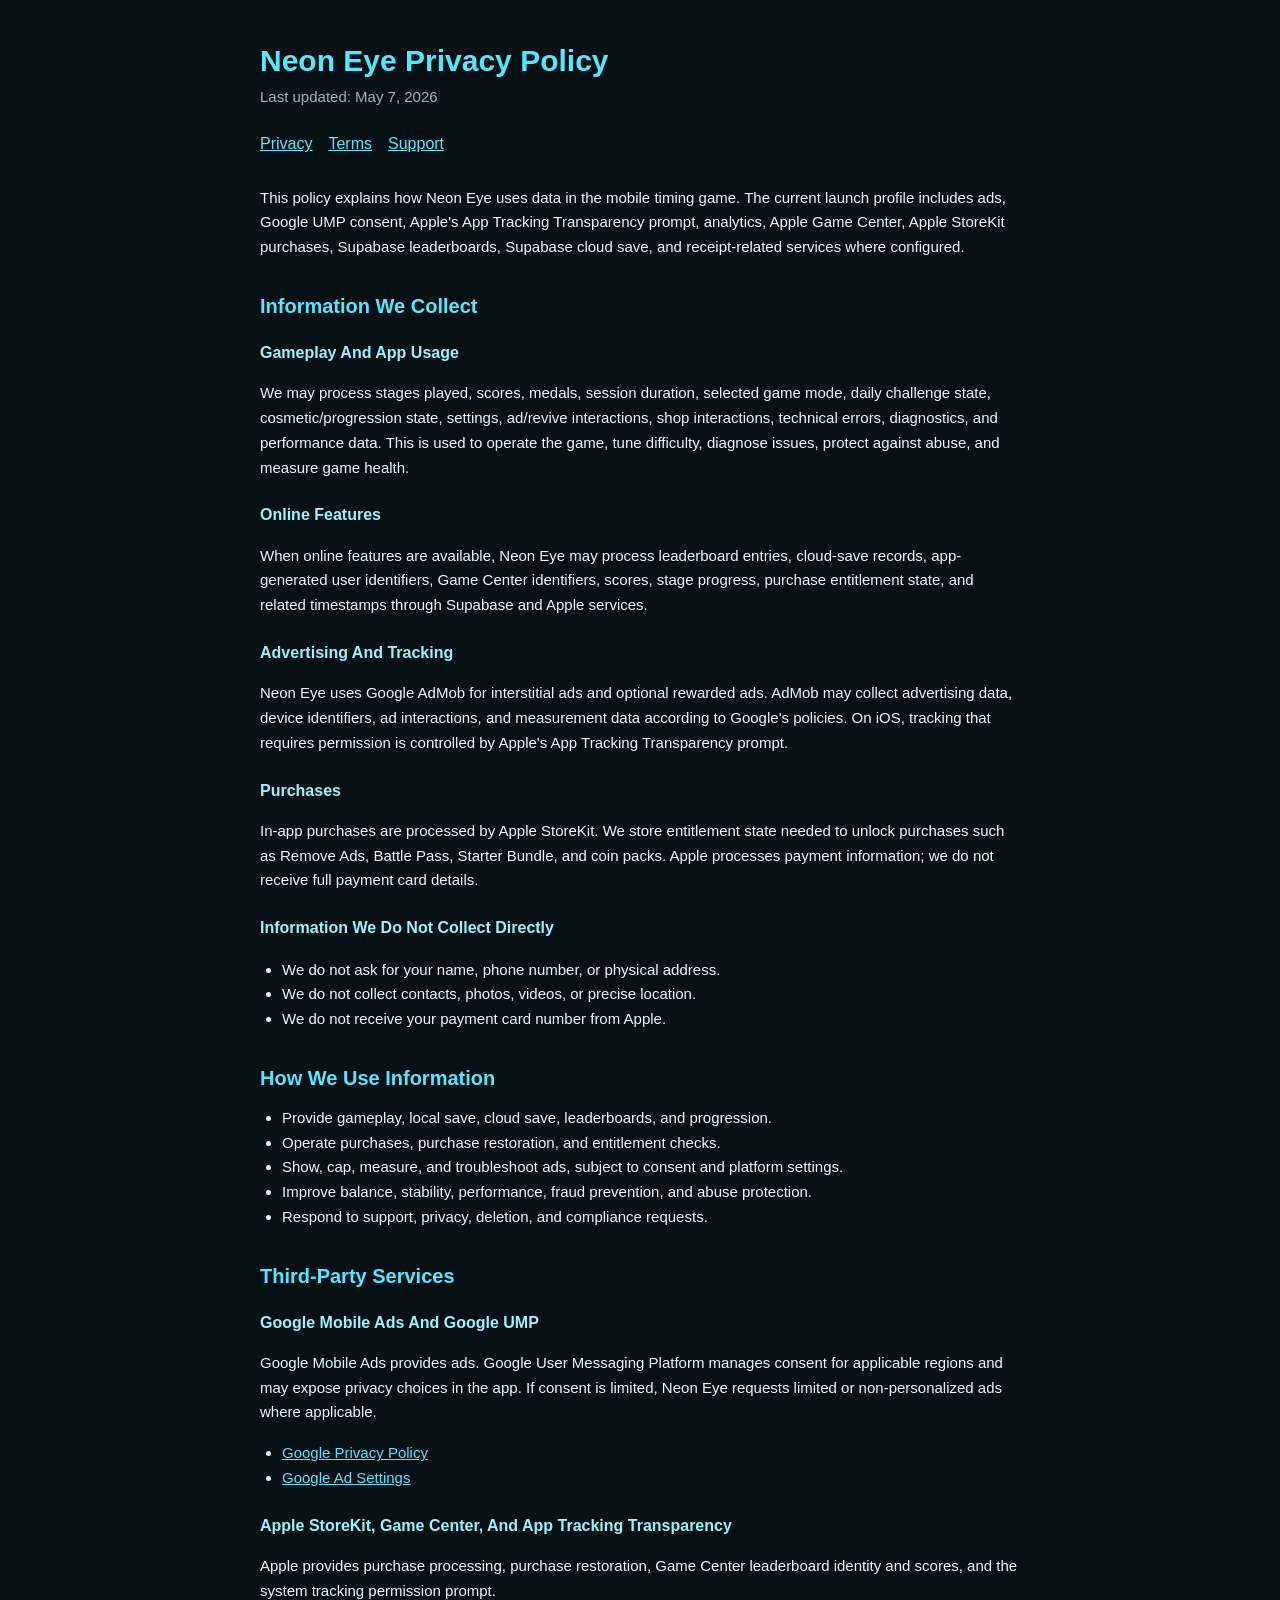
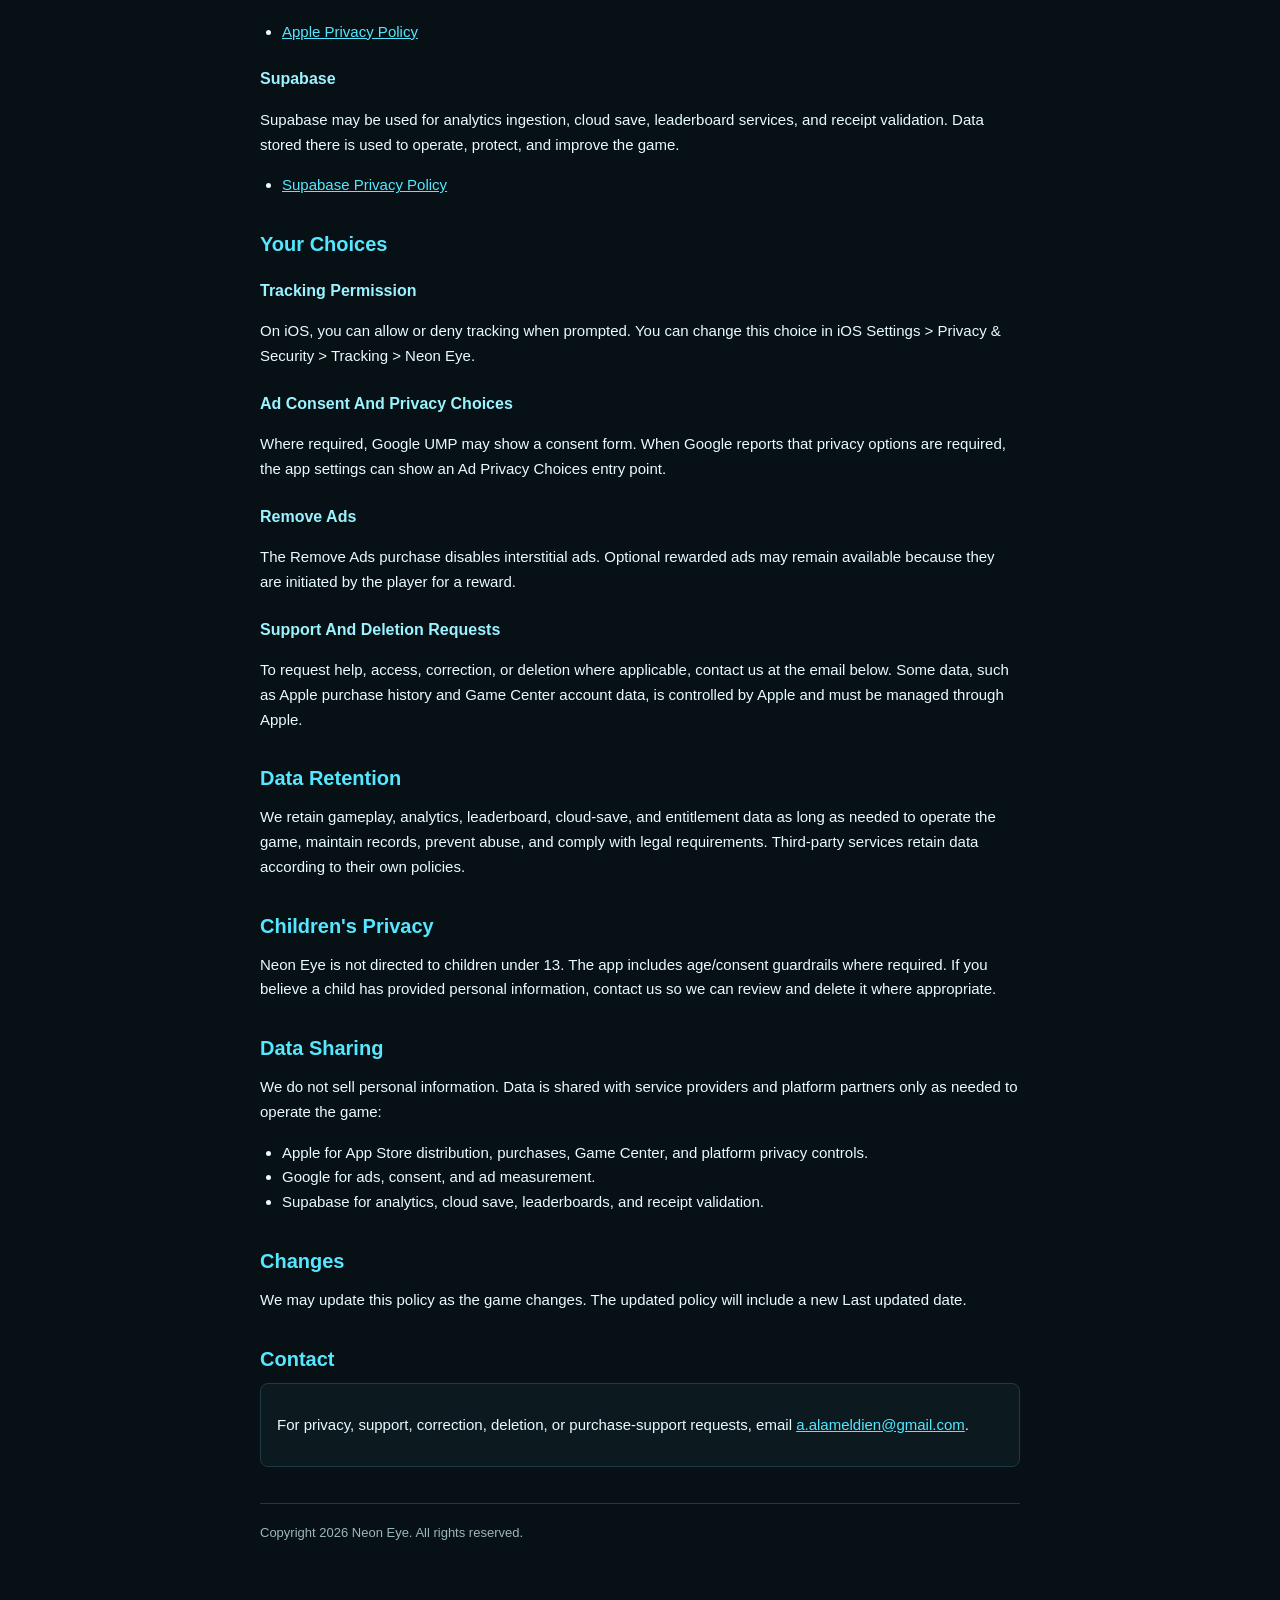
==== privacy/index.html @ 4ace075c "Add privacy redirect page" ====
<!doctype html>
<html lang="en">
  <head>
    <meta charset="utf-8" />
    <meta name="viewport" content="width=device-width, initial-scale=1" />
    <meta http-equiv="refresh" content="0; url=../" />
    <link rel="canonical" href="../" />
    <title>Neon Eye Privacy Policy</title>
    <style>
      body { margin: 0; font-family: -apple-system, BlinkMacSystemFont, "Segoe UI", sans-serif; line-height: 1.55; color: #e8fbff; background: #071014; }
      main { max-width: 760px; margin: 0 auto; padding: 48px 20px; }
      a { color: #55e7ff; }
    </style>
  </head>
  <body>
    <main>
      <h1>Neon Eye Privacy Policy</h1>
      <p><a href="../">Open the Neon Eye Privacy Policy</a>.</p>
    </main>
  </body>
</html>
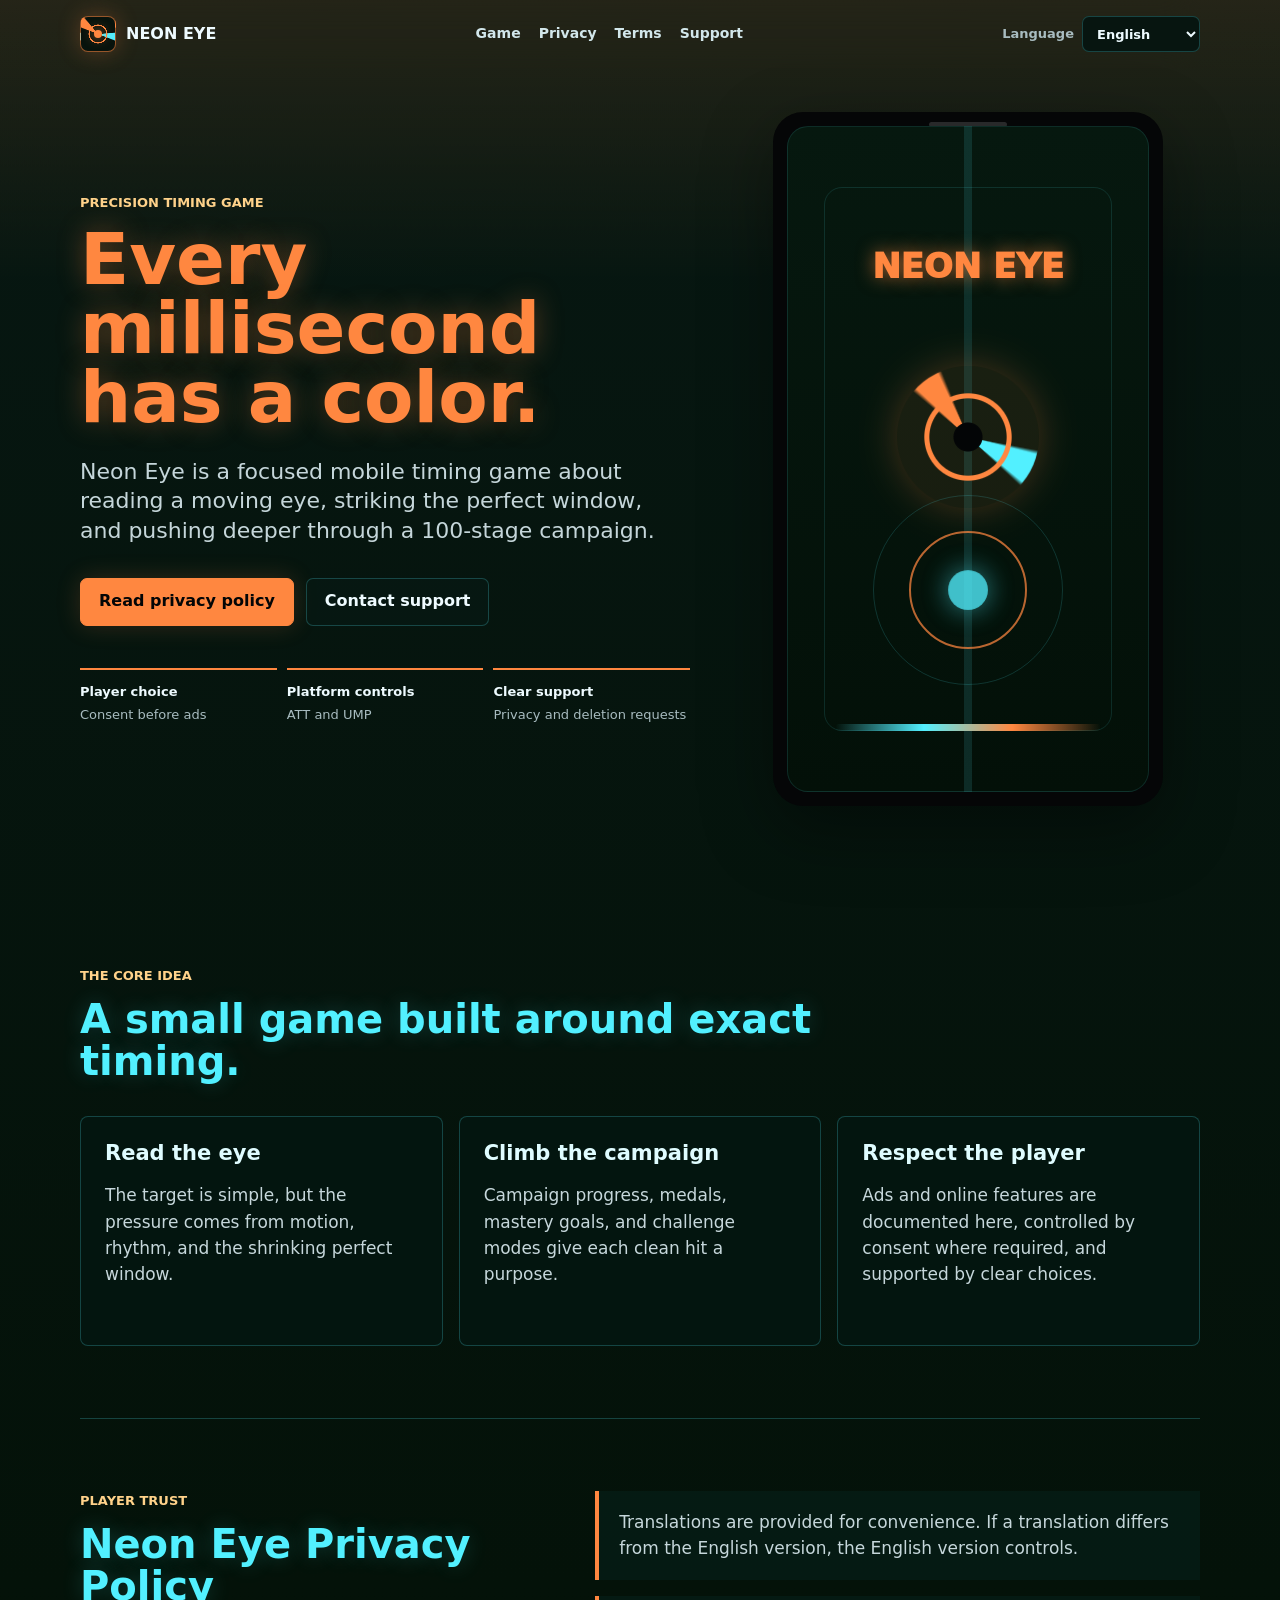
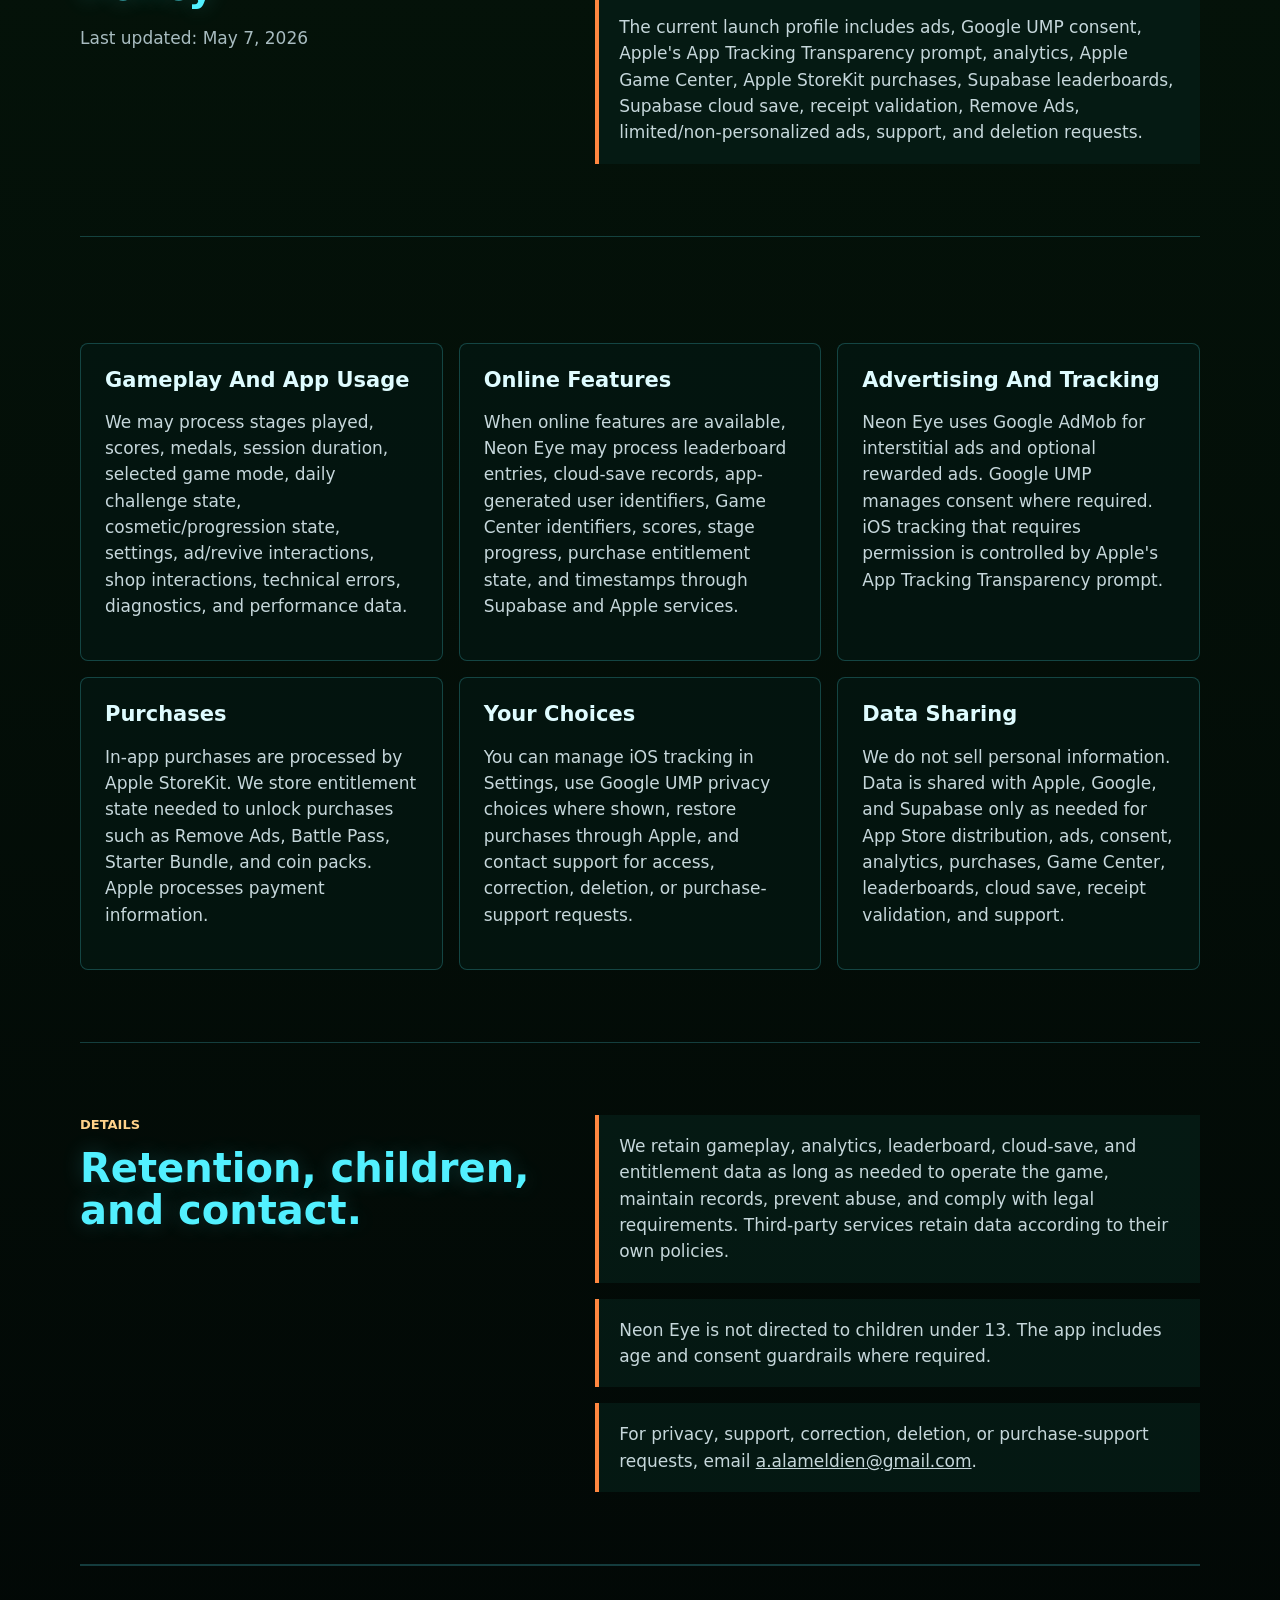
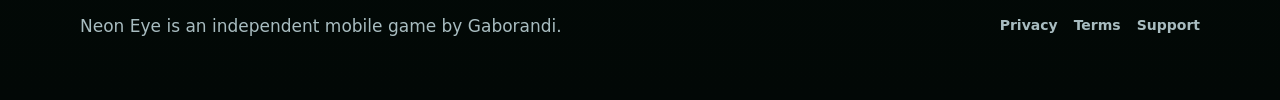
==== commit 43cb754a: "Update privacy redirect route" ====
--- a/privacy/index.html
+++ b/privacy/index.html
@@ -6,17 +6,14 @@
     <meta http-equiv="refresh" content="0; url=../" />
     <link rel="canonical" href="../" />
     <title>Neon Eye Privacy Policy</title>
-    <style>
-      body { margin: 0; font-family: -apple-system, BlinkMacSystemFont, "Segoe UI", sans-serif; line-height: 1.55; color: #e8fbff; background: #071014; }
-      main { max-width: 760px; margin: 0 auto; padding: 48px 20px; }
-      a { color: #55e7ff; }
-    </style>
+    <link rel="stylesheet" href="../assets/site.css" />
   </head>
   <body>
-    <main>
-      <h1>Neon Eye Privacy Policy</h1>
-      <p><a href="../">Open the Neon Eye Privacy Policy</a>.</p>
+    <main class="site">
+      <section class="panel">
+        <h1>Neon Eye Privacy Policy</h1>
+        <p><a href="../">Open the Neon Eye Privacy Policy</a>.</p>
+      </section>
     </main>
   </body>
 </html>
- 
--- a/assets/site.css
+++ b/assets/site.css
@@ -0,0 +1,685 @@
+:root {
+  color-scheme: dark;
+  --ink: #eefbff;
+  --field: #041209;
+  --field-soft: #071a12;
+  --field-deep: #020806;
+  --panel: rgba(4, 22, 16, 0.88);
+  --panel-soft: rgba(6, 30, 23, 0.76);
+  --line: rgba(82, 240, 255, 0.22);
+  --line-hot: rgba(255, 135, 64, 0.58);
+  --muted: #a8bcc0;
+  --cyan: #52f0ff;
+  --orange: #ff8740;
+  --gold: #ffd28a;
+  --black: #030506;
+  --shadow: 0 24px 70px rgba(0, 0, 0, 0.38);
+}
+
+* {
+  box-sizing: border-box;
+}
+
+html {
+  background: var(--field);
+  scroll-behavior: smooth;
+}
+
+body {
+  margin: 0;
+  color: var(--ink);
+  background:
+    linear-gradient(180deg, rgba(255, 135, 64, 0.12) 0, transparent 280px),
+    linear-gradient(180deg, #071712 0, var(--field) 48%, var(--field-deep) 100%);
+  font-family: -apple-system, BlinkMacSystemFont, "Segoe UI", system-ui, sans-serif;
+  line-height: 1.55;
+}
+
+body::before {
+  position: fixed;
+  inset: 0;
+  z-index: -1;
+  content: "";
+  pointer-events: none;
+  background-image:
+    linear-gradient(rgba(82, 240, 255, 0.045) 1px, transparent 1px),
+    linear-gradient(90deg, rgba(255, 135, 64, 0.04) 1px, transparent 1px);
+  background-size: 34px 34px;
+  mask-image: linear-gradient(to bottom, black, transparent 78%);
+}
+
+body[dir="rtl"] {
+  font-family: -apple-system, BlinkMacSystemFont, "Segoe UI", Tahoma, Arial, sans-serif;
+}
+
+a {
+  color: inherit;
+}
+
+.skip-link {
+  position: absolute;
+  top: -48px;
+  left: 18px;
+  z-index: 30;
+  padding: 10px 14px;
+  border-radius: 6px;
+  color: var(--black);
+  background: var(--cyan);
+  font-weight: 800;
+  text-decoration: none;
+}
+
+.skip-link:focus {
+  top: 18px;
+}
+
+.site-header,
+.site-footer,
+.hero,
+.section-block,
+.legal-shell {
+  width: min(1120px, calc(100% - 32px));
+  margin: 0 auto;
+}
+
+.site-header,
+.site-footer {
+  display: flex;
+  align-items: center;
+  justify-content: space-between;
+  gap: 20px;
+}
+
+.site-header {
+  position: sticky;
+  top: 0;
+  z-index: 20;
+  padding: 16px 0;
+  backdrop-filter: blur(18px);
+}
+
+.site-header.compact {
+  position: static;
+}
+
+.brand {
+  display: inline-flex;
+  align-items: center;
+  gap: 10px;
+  color: var(--ink);
+  font-weight: 900;
+  letter-spacing: 0;
+  text-decoration: none;
+}
+
+.brand-mark {
+  display: grid;
+  place-items: center;
+  width: 36px;
+  height: 36px;
+  border: 1px solid var(--line-hot);
+  border-radius: 8px;
+  background:
+    radial-gradient(circle at 50% 50%, var(--black) 0 13%, transparent 14%),
+    radial-gradient(circle at 50% 50%, transparent 0 34%, var(--orange) 35% 39%, transparent 40%),
+    conic-gradient(from 210deg, transparent 0 22%, var(--orange) 23% 30%, transparent 31% 65%, var(--cyan) 66% 72%, transparent 73%),
+    #07130d;
+  box-shadow: 0 0 22px rgba(255, 135, 64, 0.26);
+}
+
+.brand-mark span {
+  width: 8px;
+  height: 8px;
+  border-radius: 50%;
+  background: var(--orange);
+  box-shadow: 0 0 12px rgba(255, 135, 64, 0.9);
+}
+
+.site-nav {
+  display: flex;
+  align-items: center;
+  justify-content: center;
+  gap: 18px;
+  color: #d2e7eb;
+  font-size: 14px;
+  font-weight: 750;
+}
+
+.site-nav a,
+.site-footer a {
+  text-decoration: none;
+}
+
+.site-nav a:hover,
+.site-footer a:hover {
+  color: var(--orange);
+  text-decoration: underline;
+  text-underline-offset: 4px;
+}
+
+.language-control {
+  display: inline-flex;
+  align-items: center;
+  gap: 8px;
+  color: var(--muted);
+  font-size: 13px;
+  font-weight: 700;
+}
+
+.language-control select {
+  max-width: 154px;
+  min-height: 36px;
+  border: 1px solid var(--line);
+  border-radius: 7px;
+  padding: 0 10px;
+  color: var(--ink);
+  background: rgba(5, 20, 16, 0.9);
+  font: inherit;
+}
+
+.hero {
+  display: grid;
+  grid-template-columns: minmax(0, 1fr) minmax(300px, 0.76fr);
+  gap: 46px;
+  align-items: center;
+  min-height: calc(100vh - 74px);
+  padding: 28px 0 72px;
+}
+
+.hero-copy {
+  max-width: 680px;
+}
+
+.eyebrow {
+  margin: 0 0 12px;
+  color: var(--gold);
+  font-size: 13px;
+  font-weight: 850;
+  letter-spacing: 0;
+  text-transform: uppercase;
+}
+
+h1,
+h2,
+h3,
+p {
+  overflow-wrap: anywhere;
+}
+
+h1 {
+  max-width: 12ch;
+  margin: 0;
+  color: var(--orange);
+  font-size: 72px;
+  line-height: 0.96;
+  letter-spacing: 0;
+  text-shadow: 0 0 28px rgba(255, 135, 64, 0.34);
+}
+
+h2 {
+  margin: 0;
+  color: var(--cyan);
+  font-size: 40px;
+  line-height: 1.05;
+  letter-spacing: 0;
+  text-shadow: 0 0 22px rgba(82, 240, 255, 0.2);
+}
+
+h3 {
+  margin: 0 0 8px;
+  color: #dffcff;
+  font-size: 21px;
+  line-height: 1.15;
+}
+
+p,
+li {
+  font-size: 17px;
+}
+
+ul {
+  padding-left: 22px;
+}
+
+body[dir="rtl"] ul {
+  padding-right: 22px;
+  padding-left: 0;
+}
+
+.lede {
+  max-width: 620px;
+  margin: 24px 0 0;
+  color: #c5d6da;
+  font-size: 22px;
+  line-height: 1.35;
+}
+
+.hero-actions {
+  display: flex;
+  flex-wrap: wrap;
+  gap: 12px;
+  margin-top: 32px;
+}
+
+.button {
+  display: inline-flex;
+  align-items: center;
+  justify-content: center;
+  min-height: 48px;
+  border: 1px solid var(--line);
+  border-radius: 7px;
+  padding: 0 18px;
+  font-weight: 850;
+  text-decoration: none;
+}
+
+.button.primary {
+  border-color: var(--orange);
+  color: var(--black);
+  background: var(--orange);
+  box-shadow: 0 0 24px rgba(255, 135, 64, 0.18);
+}
+
+.button.secondary {
+  color: var(--ink);
+  background: rgba(7, 25, 20, 0.72);
+}
+
+.trust-strip {
+  display: grid;
+  grid-template-columns: repeat(3, minmax(0, 1fr));
+  gap: 10px;
+  margin: 42px 0 0;
+}
+
+.trust-strip div {
+  border-top: 2px solid var(--orange);
+  padding-top: 12px;
+}
+
+.trust-strip dt {
+  font-size: 13px;
+  font-weight: 900;
+}
+
+.trust-strip dd {
+  margin: 3px 0 0;
+  color: var(--muted);
+  font-size: 13px;
+}
+
+.game-visual {
+  justify-self: center;
+  width: min(100%, 390px);
+}
+
+.phone-shell {
+  position: relative;
+  aspect-ratio: 9 / 16;
+  border-radius: 30px;
+  padding: 14px;
+  background: #050607;
+  box-shadow: var(--shadow);
+}
+
+.phone-shell::before {
+  position: absolute;
+  top: 10px;
+  left: 50%;
+  width: 78px;
+  height: 5px;
+  border-radius: 99px;
+  content: "";
+  transform: translateX(-50%);
+  background: rgba(255, 255, 255, 0.14);
+}
+
+.eye-stage {
+  position: relative;
+  height: 100%;
+  overflow: hidden;
+  border: 1px solid rgba(82, 240, 255, 0.12);
+  border-radius: 21px;
+  background:
+    linear-gradient(90deg, transparent 49%, rgba(82, 240, 255, 0.12) 49% 51%, transparent 51%),
+    linear-gradient(180deg, #06180f 0, #031008 100%);
+}
+
+.eye-stage::before {
+  position: absolute;
+  inset: 9% 10%;
+  border: 1px solid rgba(82, 240, 255, 0.12);
+  border-radius: 18px;
+  content: "";
+}
+
+.eye-title {
+  position: absolute;
+  top: 17%;
+  left: 0;
+  right: 0;
+  color: var(--orange);
+  font-size: 34px;
+  font-weight: 950;
+  text-align: center;
+  text-shadow: 0 0 18px rgba(255, 135, 64, 0.62);
+}
+
+.eye-ring {
+  position: absolute;
+  top: 36%;
+  left: 50%;
+  width: 142px;
+  height: 142px;
+  border-radius: 50%;
+  transform: translateX(-50%);
+  background:
+    radial-gradient(circle, var(--black) 0 14%, transparent 15%),
+    radial-gradient(circle, transparent 0 38%, var(--orange) 39% 43%, transparent 44%),
+    conic-gradient(from 230deg, transparent 0 22%, var(--orange) 23% 29%, transparent 30% 64%, var(--cyan) 65% 72%, transparent 73%),
+    rgba(255, 135, 64, 0.08);
+  box-shadow: 0 0 38px rgba(255, 135, 64, 0.26);
+}
+
+.hit-zone {
+  position: absolute;
+  left: 50%;
+  bottom: 16%;
+  width: 190px;
+  height: 190px;
+  border: 1px solid rgba(82, 240, 255, 0.16);
+  border-radius: 50%;
+  transform: translateX(-50%);
+}
+
+.hit-zone::before,
+.hit-zone::after {
+  position: absolute;
+  inset: 35px;
+  border-radius: 50%;
+  content: "";
+}
+
+.hit-zone::before {
+  border: 2px solid rgba(255, 135, 64, 0.72);
+}
+
+.hit-zone::after {
+  inset: 74px;
+  background: var(--cyan);
+  box-shadow: 0 0 28px rgba(82, 240, 255, 0.68);
+}
+
+.pulse-line {
+  position: absolute;
+  left: 13%;
+  right: 13%;
+  bottom: 9%;
+  height: 7px;
+  border-radius: 999px;
+  background: linear-gradient(90deg, transparent, var(--cyan), var(--orange), transparent);
+}
+
+.section-block {
+  padding: 72px 0;
+}
+
+.section-heading {
+  max-width: 760px;
+}
+
+.feature-grid,
+.proof-list,
+.policy-grid {
+  display: grid;
+  gap: 16px;
+}
+
+.feature-grid,
+.policy-grid {
+  grid-template-columns: repeat(3, minmax(0, 1fr));
+  margin-top: 34px;
+}
+
+.feature-grid article,
+.policy-grid article,
+.panel,
+.translation-note,
+.support-card {
+  border: 1px solid var(--line);
+  border-radius: 8px;
+  background: var(--panel);
+}
+
+.feature-grid article,
+.policy-grid article {
+  min-height: 230px;
+  padding: 24px;
+}
+
+.feature-grid p,
+.policy-grid p,
+.proof-list p {
+  color: #c6d7db;
+}
+
+.premium-band {
+  display: grid;
+  grid-template-columns: 0.88fr 1.12fr;
+  gap: 40px;
+  align-items: start;
+  border-top: 1px solid var(--line);
+  border-bottom: 1px solid var(--line);
+}
+
+.proof-list p {
+  margin: 0;
+  padding: 18px 20px;
+  border-left: 4px solid var(--orange);
+  background: var(--panel-soft);
+}
+
+body[dir="rtl"] .proof-list p {
+  border-right: 4px solid var(--orange);
+  border-left: 0;
+}
+
+.legal-page {
+  background: var(--field);
+}
+
+.legal-shell {
+  padding: 58px 0 86px;
+}
+
+.legal-shell h1 {
+  max-width: none;
+  font-size: 64px;
+}
+
+.legal-date {
+  margin: 18px 0 0;
+  color: var(--muted);
+}
+
+.translation-note {
+  margin: 24px 0 34px;
+  padding: 14px 16px;
+  color: #d8e9ed;
+}
+
+.panel,
+.legal-shell section {
+  padding: 26px 0;
+  border-top: 1px solid var(--line);
+}
+
+.panel {
+  margin: 18px 0;
+  padding: 22px;
+  border-top: 1px solid var(--line);
+}
+
+.legal-shell section:first-of-type {
+  border-top: 0;
+}
+
+.legal-shell h2 {
+  font-size: 32px;
+}
+
+.legal-shell p {
+  color: #d2e2e6;
+}
+
+.legal-shell a,
+.panel a {
+  color: var(--cyan);
+  font-weight: 800;
+  text-underline-offset: 4px;
+}
+
+.support-card {
+  display: inline-flex;
+  margin: 26px 0 8px;
+  padding: 18px 22px;
+}
+
+.legal-lede {
+  max-width: 720px;
+}
+
+.site-footer {
+  padding: 30px 0 44px;
+  border-top: 1px solid var(--line);
+  color: var(--muted);
+  font-size: 14px;
+}
+
+.site-footer nav {
+  display: flex;
+  gap: 16px;
+  font-weight: 750;
+}
+
+@media (prefers-reduced-motion: no-preference) {
+  .eye-ring {
+    animation: eyeSweep 3.4s ease-in-out infinite;
+  }
+
+  .hit-zone::after {
+    animation: targetPulse 2.6s ease-in-out infinite;
+  }
+}
+
+@keyframes eyeSweep {
+  0%, 100% {
+    transform: translateX(-50%) rotate(0deg);
+  }
+  50% {
+    transform: translateX(-50%) rotate(24deg);
+  }
+}
+
+@keyframes targetPulse {
+  0%, 100% {
+    transform: scale(1);
+    opacity: 0.78;
+  }
+  50% {
+    transform: scale(0.72);
+    opacity: 1;
+  }
+}
+
+@media (max-width: 860px) {
+  .site-header {
+    flex-wrap: wrap;
+  }
+
+  .site-nav {
+    order: 3;
+    width: 100%;
+    justify-content: flex-start;
+    overflow-x: auto;
+    padding-bottom: 4px;
+  }
+
+  .hero,
+  .premium-band {
+    grid-template-columns: 1fr;
+  }
+
+  .hero {
+    min-height: 0;
+    gap: 34px;
+    padding-top: 20px;
+  }
+
+  h1 {
+    font-size: 56px;
+  }
+
+  .game-visual {
+    width: min(100%, 340px);
+  }
+
+  .feature-grid,
+  .policy-grid {
+    grid-template-columns: 1fr;
+  }
+}
+
+@media (max-width: 560px) {
+  .site-header,
+  .site-footer,
+  .hero,
+  .section-block,
+  .legal-shell {
+    width: min(100% - 24px, 1120px);
+  }
+
+  .language-control {
+    width: 100%;
+    justify-content: space-between;
+  }
+
+  .language-control select {
+    max-width: 58%;
+  }
+
+  h1,
+  .legal-shell h1 {
+    font-size: 42px;
+  }
+
+  h2,
+  .legal-shell h2 {
+    font-size: 28px;
+  }
+
+  .lede {
+    font-size: 19px;
+  }
+
+  .hero-actions {
+    flex-direction: column;
+  }
+
+  .button {
+    width: 100%;
+  }
+
+  .trust-strip {
+    grid-template-columns: 1fr;
+  }
+
+  .section-block {
+    padding: 56px 0;
+  }
+
+  .site-footer {
+    align-items: flex-start;
+    flex-direction: column;
+  }
+}
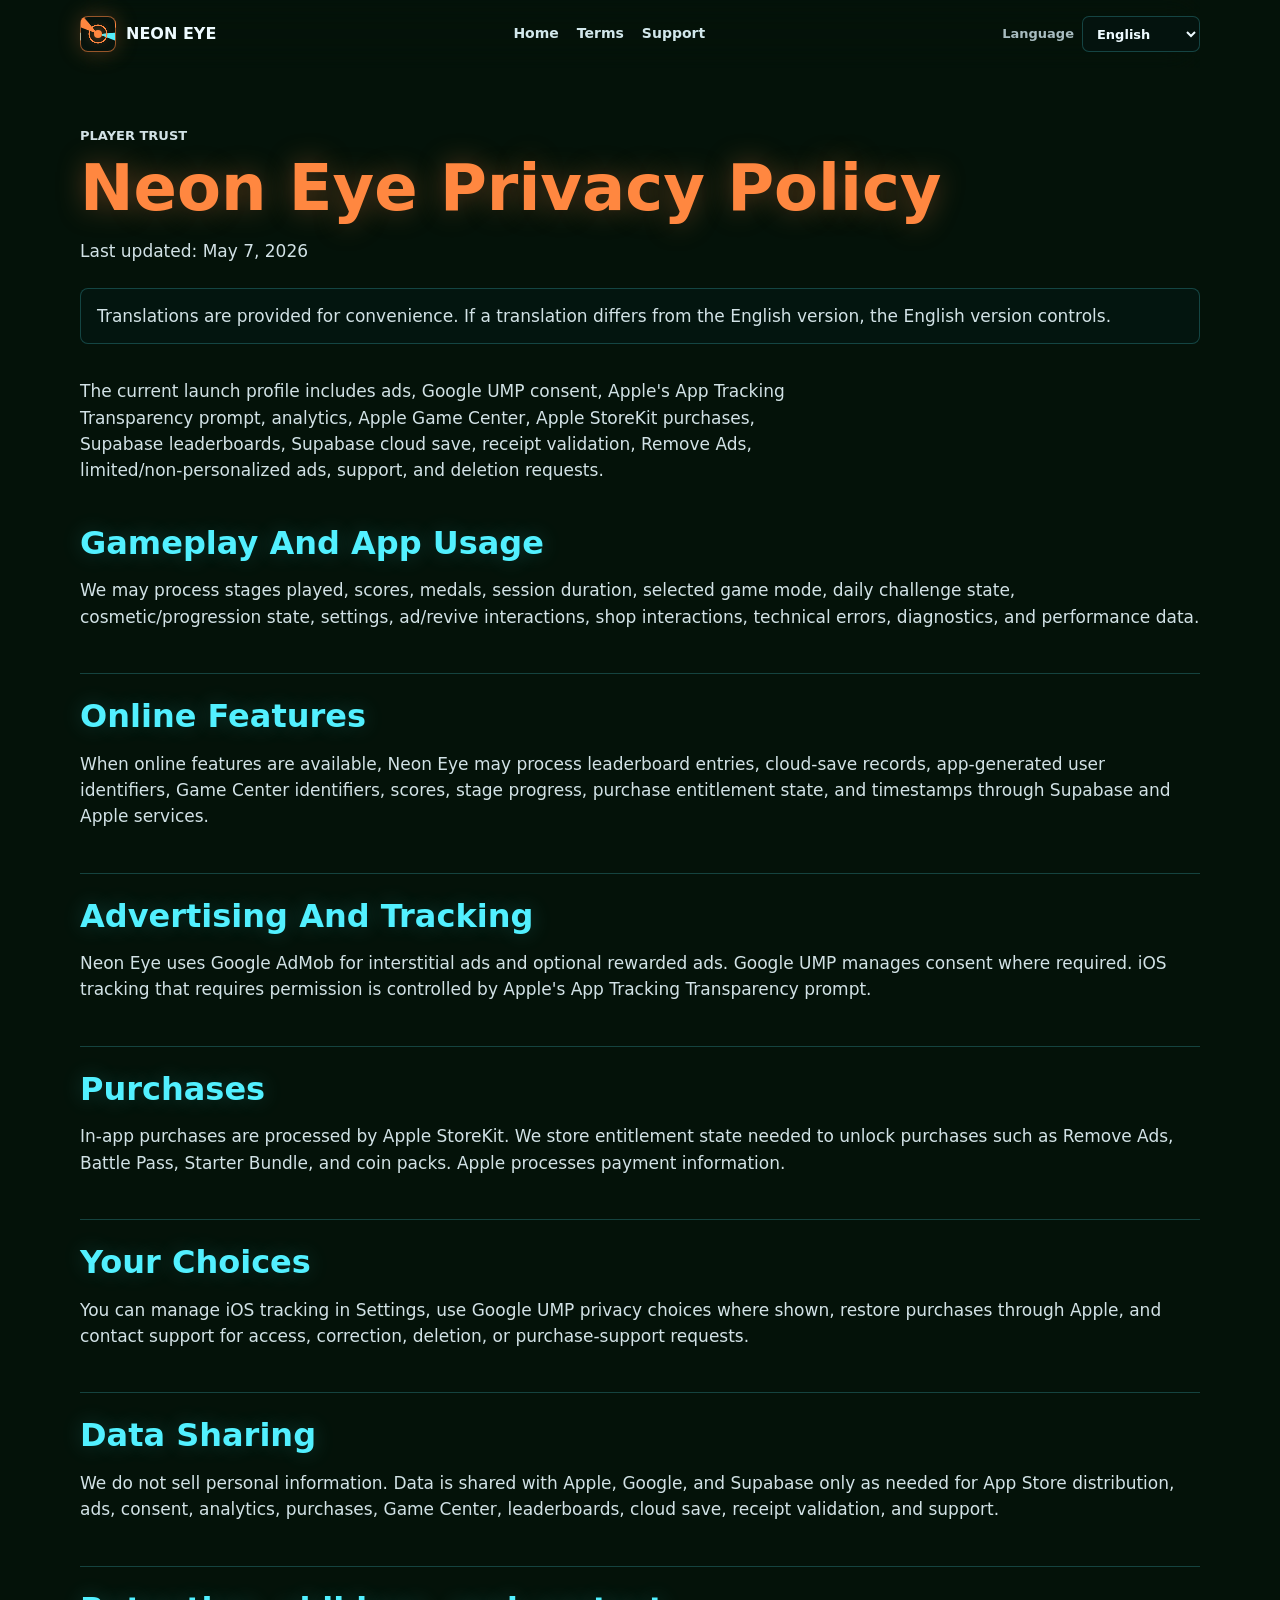
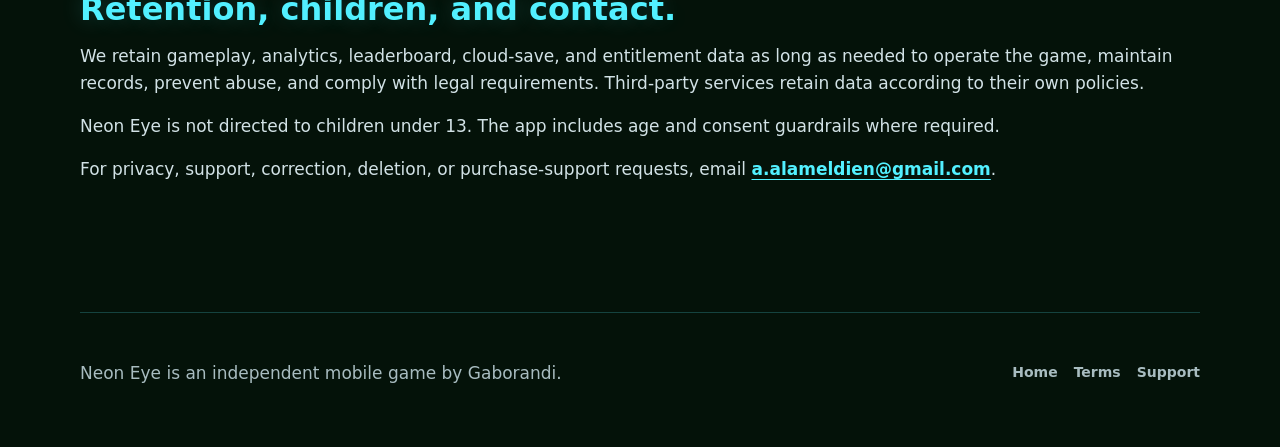
==== commit 52e72627: "Update Neon Eye privacy page" ====
--- a/privacy/index.html
+++ b/privacy/index.html
@@ -1,19 +1,98 @@
 <!doctype html>
 <html lang="en">
-  <head>
-    <meta charset="utf-8" />
-    <meta name="viewport" content="width=device-width, initial-scale=1" />
-    <meta http-equiv="refresh" content="0; url=../" />
-    <link rel="canonical" href="../" />
-    <title>Neon Eye Privacy Policy</title>
-    <link rel="stylesheet" href="../assets/site.css" />
-  </head>
-  <body>
-    <main class="site">
-      <section class="panel">
-        <h1>Neon Eye Privacy Policy</h1>
-        <p><a href="../">Open the Neon Eye Privacy Policy</a>.</p>
-      </section>
-    </main>
-  </body>
+<head>
+  <meta charset="utf-8">
+  <meta name="viewport" content="width=device-width, initial-scale=1">
+  <meta name="theme-color" content="#041209">
+  <meta name="description" content="Privacy policy for Neon Eye ads, analytics, consent, purchases, Game Center, leaderboards, cloud save, support, and deletion requests.">
+  <link rel="canonical" href="https://gaborandi.github.io/neon-eye-privacy/privacy/">
+  <meta property="og:title" content="Neon Eye Privacy Policy | Gaborandi">
+  <meta property="og:description" content="Privacy policy for Neon Eye ads, analytics, consent, purchases, Game Center, leaderboards, cloud save, support, and deletion requests.">
+  <meta property="og:type" content="website">
+  <meta property="og:url" content="https://gaborandi.github.io/neon-eye-privacy/privacy/">
+  <meta name="twitter:card" content="summary">
+  <meta name="twitter:title" content="Neon Eye Privacy Policy | Gaborandi">
+  <meta name="twitter:description" content="Privacy policy for Neon Eye ads, analytics, consent, purchases, Game Center, leaderboards, cloud save, support, and deletion requests.">
+  <title>Neon Eye Privacy Policy | Gaborandi</title>
+  <link rel="icon" href='data:image/svg+xml,<svg xmlns="http://www.w3.org/2000/svg" viewBox="0 0 64 64"><rect width="64" height="64" rx="12" fill="%23041209"/><circle cx="32" cy="32" r="18" fill="none" stroke="%23ff8740" stroke-width="6"/><circle cx="32" cy="32" r="6" fill="%23ff8740"/></svg>'>
+  <link rel="stylesheet" href="../assets/site.css">
+</head>
+<body class="legal-page">
+  <a class="skip-link" href="#main" data-i18n="common.skip">Skip to content</a>
+  <header class="site-header compact">
+    <a class="brand" href="../" aria-label="Neon Eye home">
+      <span class="brand-mark" aria-hidden="true"><span></span></span>
+      <span>NEON EYE</span>
+    </a>
+    <nav class="site-nav" aria-label="Primary">
+      <a href="../" data-i18n="common.home">Home</a>
+      <a href="../terms/" data-i18n="common.terms">Terms</a>
+      <a href="../support/" data-i18n="common.support">Support</a>
+    </nav>
+    <label class="language-control">
+      <span data-i18n="common.language">Language</span>
+      <select data-language-select aria-label="Language">
+        <option value="en">English</option>
+        <option value="ar">العربية</option>
+        <option value="es">Español</option>
+        <option value="fr">Français</option>
+        <option value="de">Deutsch</option>
+        <option value="pt">Português</option>
+        <option value="it">Italiano</option>
+        <option value="ja">日本語</option>
+        <option value="ko">한국어</option>
+        <option value="zh">简体中文</option>
+      </select>
+    </label>
+  </header>
+
+  <main id="main" class="legal-shell">
+    <p class="eyebrow" data-i18n="privacy.eyebrow">Player trust</p>
+    <h1 data-i18n="privacy.title">Neon Eye Privacy Policy</h1>
+    <p class="legal-date" data-i18n="privacy.updated">Last updated: May 7, 2026</p>
+    <p class="translation-note" data-i18n="common.translationNote">Translations are provided for convenience. If a translation differs from the English version, the English version controls.</p>
+    <p class="legal-lede" data-i18n="privacy.summary">The current launch profile includes ads, Google UMP consent, Apple's App Tracking Transparency prompt, analytics, Apple Game Center, Apple StoreKit purchases, Supabase leaderboards, Supabase cloud save, receipt validation, Remove Ads, limited/non-personalized ads, support, and deletion requests.</p>
+
+    <section>
+      <h2 data-i18n="privacy.gameplayTitle">Gameplay And App Usage</h2>
+      <p data-i18n="privacy.gameplayText">We may process stages played, scores, medals, session duration, selected game mode, daily challenge state, cosmetic/progression state, settings, ad/revive interactions, shop interactions, technical errors, diagnostics, and performance data.</p>
+    </section>
+    <section>
+      <h2 data-i18n="privacy.onlineTitle">Online Features</h2>
+      <p data-i18n="privacy.onlineText">When online features are available, Neon Eye may process leaderboard entries, cloud-save records, app-generated user identifiers, Game Center identifiers, scores, stage progress, purchase entitlement state, and timestamps through Supabase and Apple services.</p>
+    </section>
+    <section>
+      <h2 data-i18n="privacy.adsTitle">Advertising And Tracking</h2>
+      <p data-i18n="privacy.adsText">Neon Eye uses Google AdMob for interstitial ads and optional rewarded ads. Google UMP manages consent where required. iOS tracking that requires permission is controlled by Apple's App Tracking Transparency prompt.</p>
+    </section>
+    <section>
+      <h2 data-i18n="privacy.purchaseTitle">Purchases</h2>
+      <p data-i18n="privacy.purchaseText">In-app purchases are processed by Apple StoreKit. We store entitlement state needed to unlock purchases such as Remove Ads, Battle Pass, Starter Bundle, and coin packs. Apple processes payment information.</p>
+    </section>
+    <section>
+      <h2 data-i18n="privacy.choicesTitle">Your Choices</h2>
+      <p data-i18n="privacy.choicesText">You can manage iOS tracking in Settings, use Google UMP privacy choices where shown, restore purchases through Apple, and contact support for access, correction, deletion, or purchase-support requests.</p>
+    </section>
+    <section>
+      <h2 data-i18n="privacy.sharingTitle">Data Sharing</h2>
+      <p data-i18n="privacy.sharingText">We do not sell personal information. Data is shared with Apple, Google, and Supabase only as needed for App Store distribution, ads, consent, analytics, purchases, Game Center, leaderboards, cloud save, receipt validation, and support.</p>
+    </section>
+    <section>
+      <h2 data-i18n="privacy.detailsTitle">Retention, children, and contact.</h2>
+      <p data-i18n="privacy.retentionText">We retain gameplay, analytics, leaderboard, cloud-save, and entitlement data as long as needed to operate the game, maintain records, prevent abuse, and comply with legal requirements. Third-party services retain data according to their own policies.</p>
+      <p data-i18n="privacy.childrenText">Neon Eye is not directed to children under 13. The app includes age and consent guardrails where required.</p>
+      <p><span data-i18n="privacy.contactText">For privacy, support, correction, deletion, or purchase-support requests, email</span> <a href="mailto:a.alameldien@gmail.com">a.alameldien@gmail.com</a>.</p>
+    </section>
+  </main>
+
+  <footer class="site-footer compact">
+    <p data-i18n="common.footer">Neon Eye is an independent mobile game by Gaborandi.</p>
+    <nav aria-label="Footer">
+      <a href="../" data-i18n="common.home">Home</a>
+      <a href="../terms/" data-i18n="common.terms">Terms</a>
+      <a href="../support/" data-i18n="common.support">Support</a>
+    </nav>
+  </footer>
+  <script src="../site.js"></script>
+</body>
 </html>
--- a/assets/site.css
+++ b/assets/site.css
@@ -285,6 +285,10 @@
   background: rgba(7, 25, 20, 0.72);
 }
 
+.button.inert {
+  cursor: default;
+}
+
 .trust-strip {
   display: grid;
   grid-template-columns: repeat(3, minmax(0, 1fr));
@@ -420,6 +424,74 @@
   background: linear-gradient(90deg, transparent, var(--cyan), var(--orange), transparent);
 }
 
+.timing-demo {
+  position: absolute;
+  left: 50%;
+  bottom: 3.8%;
+  z-index: 3;
+  display: grid;
+  gap: 2px;
+  place-items: center;
+  width: min(72%, 220px);
+  min-height: 52px;
+  border: 1px solid rgba(82, 240, 255, 0.34);
+  border-radius: 8px;
+  color: var(--ink);
+  background: rgba(3, 12, 9, 0.82);
+  box-shadow: 0 0 28px rgba(82, 240, 255, 0.12);
+  cursor: pointer;
+  font: inherit;
+  transform: translateX(-50%);
+}
+
+.timing-demo:focus-visible {
+  outline: 2px solid var(--cyan);
+  outline-offset: 3px;
+}
+
+.timing-demo:hover {
+  border-color: var(--orange);
+}
+
+.timing-demo[data-outcome="perfect"] {
+  border-color: var(--gold);
+  box-shadow: 0 0 34px rgba(255, 210, 138, 0.34);
+}
+
+.timing-demo[data-outcome="good"] {
+  border-color: var(--cyan);
+  box-shadow: 0 0 30px rgba(82, 240, 255, 0.24);
+}
+
+.timing-demo[data-outcome="miss"] {
+  border-color: rgba(255, 135, 64, 0.7);
+}
+
+.demo-kicker,
+.demo-score {
+  line-height: 1;
+  letter-spacing: 0;
+}
+
+.demo-kicker {
+  color: var(--muted);
+  font-size: 11px;
+  font-weight: 800;
+  text-transform: uppercase;
+}
+
+.demo-score {
+  color: var(--cyan);
+  font-size: 18px;
+  font-weight: 950;
+  text-shadow: 0 0 16px rgba(82, 240, 255, 0.4);
+}
+
+.timing-demo[data-outcome="perfect"] .demo-score {
+  color: var(--gold);
+  text-shadow: 0 0 16px rgba(255, 210, 138, 0.56);
+}
+
 .section-block {
   padding: 72px 0;
 }
@@ -428,9 +500,16 @@
   max-width: 760px;
 }
 
+.section-lede {
+  max-width: 760px;
+  margin: 18px 0 0;
+  color: #c6d7db;
+}
+
 .feature-grid,
 .proof-list,
-.policy-grid {
+.policy-grid,
+.mode-grid {
   display: grid;
   gap: 16px;
 }
@@ -457,9 +536,176 @@
   padding: 24px;
 }
 
+.visual-band {
+  border-top: 1px solid var(--line);
+  border-bottom: 1px solid var(--line);
+}
+
+.mode-grid {
+  grid-template-columns: repeat(4, minmax(0, 1fr));
+  margin-top: 34px;
+}
+
+.mode-grid article {
+  min-height: 240px;
+  padding: 24px;
+  border-top: 2px solid var(--orange);
+  background: linear-gradient(180deg, rgba(255, 135, 64, 0.12), rgba(6, 30, 23, 0.72));
+}
+
+.mode-grid span {
+  display: inline-block;
+  margin-bottom: 28px;
+  color: var(--gold);
+  font-size: 13px;
+  font-weight: 900;
+}
+
+.screenshot-section {
+  display: grid;
+  grid-template-columns: minmax(0, 0.85fr) minmax(260px, 0.55fr);
+  gap: 44px;
+  align-items: center;
+}
+
+.screenshot-copy {
+  max-width: 660px;
+}
+
+.screenshot-copy p {
+  color: #c6d7db;
+}
+
+.screenshot-panel {
+  margin: 0;
+  justify-self: center;
+  width: min(100%, 310px);
+}
+
+.screenshot-panel figcaption {
+  margin-top: 12px;
+  color: var(--muted);
+  font-size: 13px;
+  text-align: center;
+}
+
+.menu-preview {
+  position: relative;
+  display: grid;
+  gap: 18px;
+  min-height: 560px;
+  padding: 24px;
+  overflow: hidden;
+  border: 1px solid var(--line-hot);
+  border-radius: 18px;
+  background:
+    radial-gradient(circle at 50% 26%, rgba(255, 135, 64, 0.2), transparent 24%),
+    linear-gradient(180deg, rgba(8, 34, 25, 0.96), rgba(2, 8, 6, 0.98));
+  box-shadow: var(--shadow);
+}
+
+.menu-preview::before {
+  position: absolute;
+  inset: 0;
+  content: "";
+  pointer-events: none;
+  background:
+    linear-gradient(rgba(82, 240, 255, 0.08) 1px, transparent 1px),
+    linear-gradient(90deg, rgba(255, 135, 64, 0.07) 1px, transparent 1px);
+  background-size: 24px 24px;
+  mask-image: linear-gradient(to bottom, black, transparent 86%);
+}
+
+.menu-preview-top,
+.menu-preview-score,
+.menu-preview-grid {
+  position: relative;
+  z-index: 1;
+}
+
+.menu-preview-top {
+  display: flex;
+  justify-content: space-between;
+  gap: 12px;
+  color: var(--gold);
+  font-size: 12px;
+  font-weight: 900;
+}
+
+.menu-preview-eye {
+  position: relative;
+  z-index: 1;
+  display: grid;
+  place-items: center;
+  align-self: center;
+  width: min(100%, 214px);
+  aspect-ratio: 1;
+  margin: 22px auto 8px;
+  border-radius: 50%;
+  background:
+    radial-gradient(circle, var(--black) 0 13%, transparent 14%),
+    radial-gradient(circle, transparent 0 39%, rgba(255, 135, 64, 0.95) 40% 44%, transparent 45%),
+    conic-gradient(from 205deg, transparent 0 20%, rgba(255, 135, 64, 0.95) 21% 31%, transparent 32% 60%, rgba(82, 240, 255, 0.9) 61% 70%, transparent 71%),
+    rgba(3, 12, 10, 0.92);
+  box-shadow:
+    0 0 42px rgba(255, 135, 64, 0.35),
+    inset 0 0 28px rgba(82, 240, 255, 0.14);
+}
+
+.menu-preview-eye span {
+  width: 18px;
+  height: 18px;
+  border-radius: 50%;
+  background: var(--orange);
+  box-shadow: 0 0 24px rgba(255, 135, 64, 0.95);
+}
+
+.menu-preview-score {
+  display: flex;
+  align-items: baseline;
+  justify-content: space-between;
+  gap: 12px;
+  padding: 14px 16px;
+  border: 1px solid var(--line);
+  border-radius: 8px;
+  background: rgba(2, 8, 6, 0.74);
+}
+
+.menu-preview-score strong {
+  color: var(--orange);
+  font-size: 18px;
+  letter-spacing: 0;
+}
+
+.menu-preview-score span {
+  color: var(--cyan);
+  font-weight: 850;
+}
+
+.menu-preview-grid {
+  display: grid;
+  grid-template-columns: 1fr 1fr;
+  gap: 10px;
+  align-self: end;
+}
+
+.menu-preview-grid span {
+  display: grid;
+  min-height: 54px;
+  place-items: center;
+  border: 1px solid var(--line);
+  border-radius: 7px;
+  color: #eafcff;
+  background: rgba(6, 30, 23, 0.78);
+  font-size: 13px;
+  font-weight: 850;
+  text-align: center;
+}
+
 .feature-grid p,
 .policy-grid p,
-.proof-list p {
+.proof-list p,
+.mode-grid p {
   color: #c6d7db;
 }
 
@@ -570,6 +816,10 @@
   .hit-zone::after {
     animation: targetPulse 2.6s ease-in-out infinite;
   }
+
+  .timing-demo.timing-hit {
+    animation: timingPress 280ms ease-out;
+  }
 }
 
 @keyframes eyeSweep {
@@ -589,6 +839,18 @@
   50% {
     transform: scale(0.72);
     opacity: 1;
+  }
+}
+
+@keyframes timingPress {
+  0% {
+    transform: translateX(-50%) scale(1);
+  }
+  50% {
+    transform: translateX(-50%) scale(0.96);
+  }
+  100% {
+    transform: translateX(-50%) scale(1);
   }
 }
 
@@ -625,8 +887,14 @@
   }
 
   .feature-grid,
-  .policy-grid {
+  .policy-grid,
+  .mode-grid,
+  .screenshot-section {
     grid-template-columns: 1fr;
+  }
+
+  .mode-grid article {
+    min-height: 0;
   }
 }
 
@@ -644,6 +912,16 @@
     justify-content: space-between;
   }
 
+  .site-nav {
+    flex-wrap: wrap;
+    gap: 10px 14px;
+    overflow-x: visible;
+  }
+
+  .site-nav a {
+    font-size: 13px;
+  }
+
   .language-control select {
     max-width: 58%;
   }
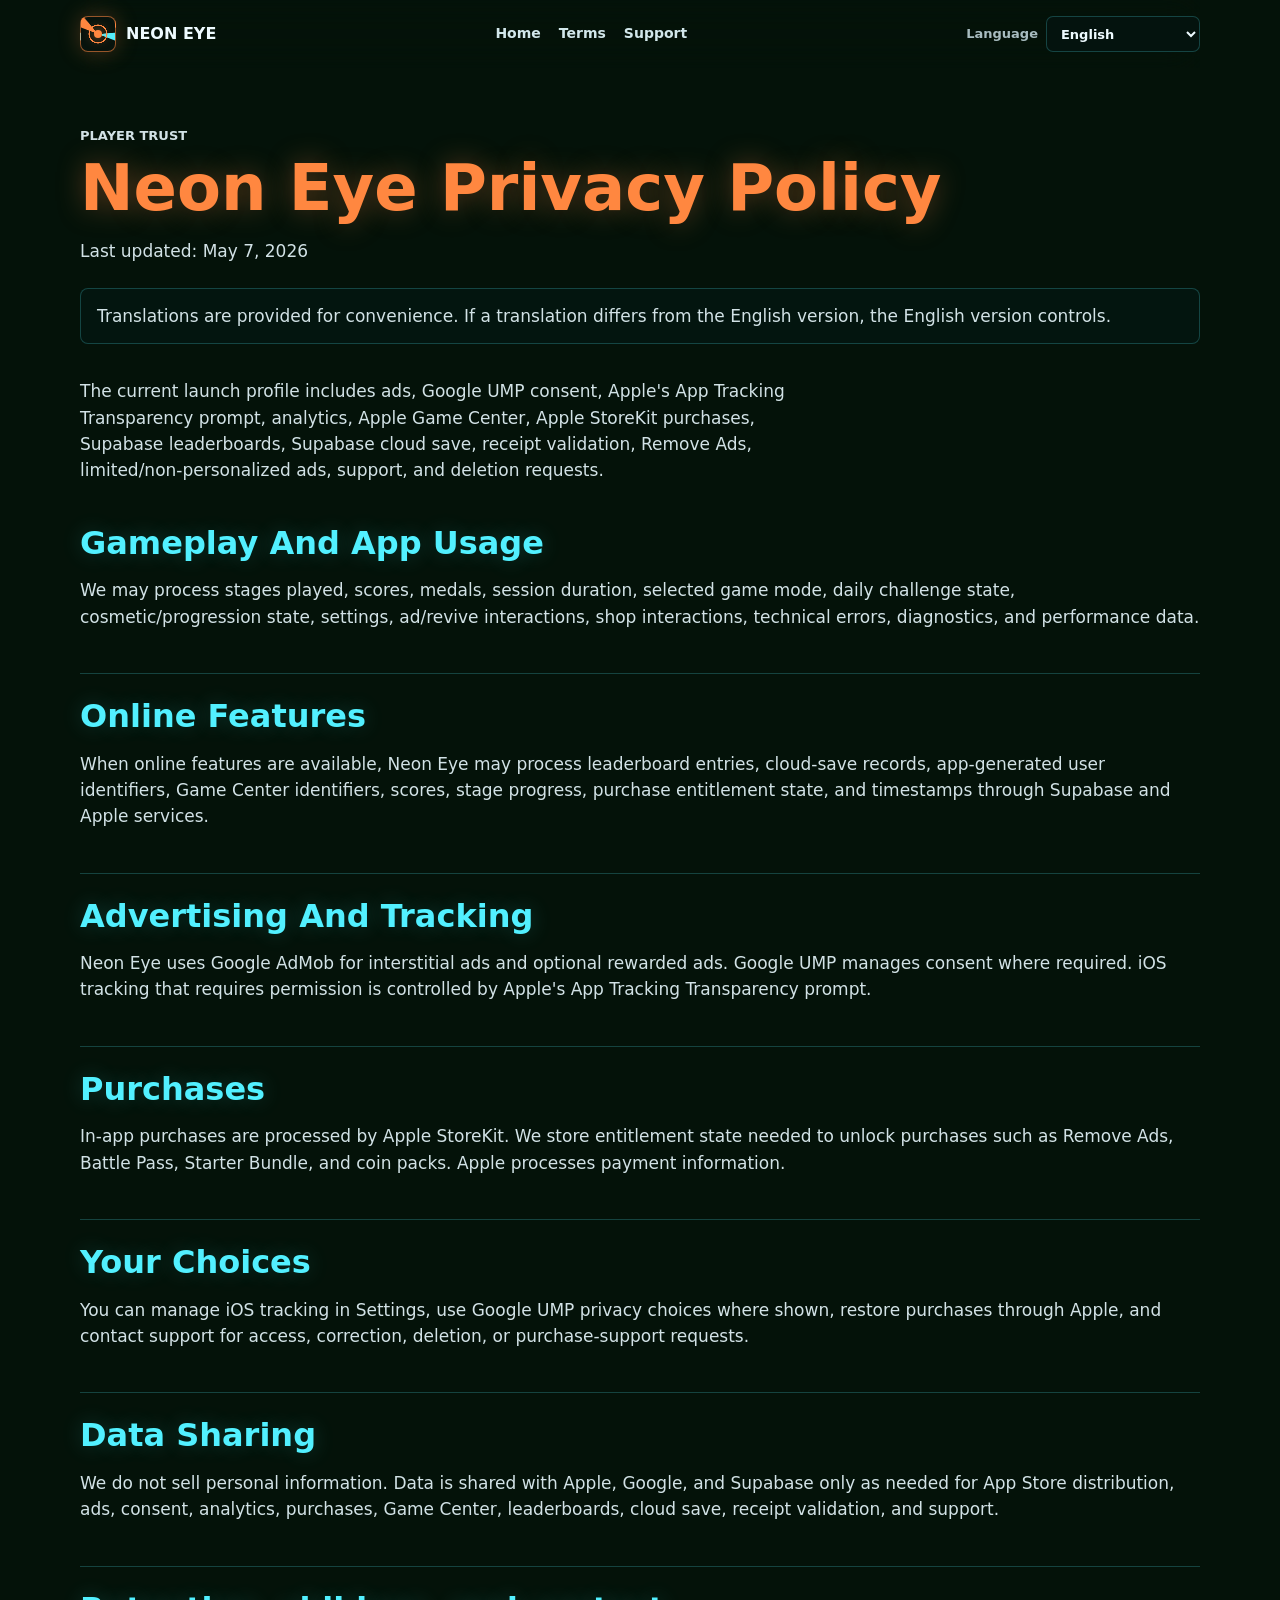
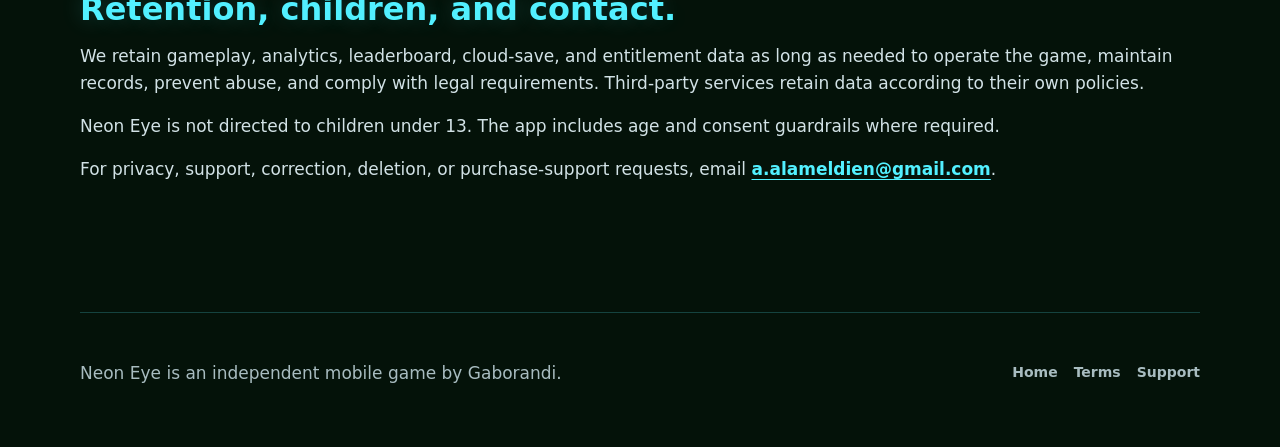
==== commit b1ee3db1: "Add privacy page languages" ====
--- a/privacy/index.html
+++ b/privacy/index.html
@@ -42,6 +42,14 @@
         <option value="ja">日本語</option>
         <option value="ko">한국어</option>
         <option value="zh">简体中文</option>
+        <option value="ru">Русский</option>
+        <option value="tr">Türkçe</option>
+        <option value="hi">हिन्दी</option>
+        <option value="id">Bahasa Indonesia</option>
+        <option value="nl">Nederlands</option>
+        <option value="pl">Polski</option>
+        <option value="sv">Svenska</option>
+        <option value="vi">Tiếng Việt</option>
       </select>
     </label>
   </header>
--- a/assets/site.css
+++ b/assets/site.css
@@ -563,7 +563,7 @@
 
 .screenshot-section {
   display: grid;
-  grid-template-columns: minmax(0, 0.85fr) minmax(260px, 0.55fr);
+  grid-template-columns: minmax(0, 0.68fr) minmax(360px, 1fr);
   gap: 44px;
   align-items: center;
 }
@@ -576,130 +576,42 @@
   color: #c6d7db;
 }
 
-.screenshot-panel {
+.screenshot-gallery {
+  display: grid;
+  grid-template-columns: 1.08fr 0.92fr;
+  gap: 16px;
+  align-items: center;
+}
+
+.game-shot {
   margin: 0;
-  justify-self: center;
-  width: min(100%, 310px);
-}
-
-.screenshot-panel figcaption {
-  margin-top: 12px;
+}
+
+.game-shot img {
+  display: block;
+  width: 100%;
+  aspect-ratio: 375 / 812;
+  object-fit: cover;
+  border: 1px solid var(--line-hot);
+  border-radius: 14px;
+  background: var(--field-deep);
+  box-shadow: var(--shadow);
+}
+
+.game-shot figcaption {
+  margin-top: 10px;
   color: var(--muted);
   font-size: 13px;
   text-align: center;
 }
 
-.menu-preview {
-  position: relative;
-  display: grid;
-  gap: 18px;
-  min-height: 560px;
-  padding: 24px;
-  overflow: hidden;
-  border: 1px solid var(--line-hot);
-  border-radius: 18px;
-  background:
-    radial-gradient(circle at 50% 26%, rgba(255, 135, 64, 0.2), transparent 24%),
-    linear-gradient(180deg, rgba(8, 34, 25, 0.96), rgba(2, 8, 6, 0.98));
-  box-shadow: var(--shadow);
-}
-
-.menu-preview::before {
-  position: absolute;
-  inset: 0;
-  content: "";
-  pointer-events: none;
-  background:
-    linear-gradient(rgba(82, 240, 255, 0.08) 1px, transparent 1px),
-    linear-gradient(90deg, rgba(255, 135, 64, 0.07) 1px, transparent 1px);
-  background-size: 24px 24px;
-  mask-image: linear-gradient(to bottom, black, transparent 86%);
-}
-
-.menu-preview-top,
-.menu-preview-score,
-.menu-preview-grid {
-  position: relative;
-  z-index: 1;
-}
-
-.menu-preview-top {
-  display: flex;
-  justify-content: space-between;
-  gap: 12px;
-  color: var(--gold);
-  font-size: 12px;
-  font-weight: 900;
-}
-
-.menu-preview-eye {
-  position: relative;
-  z-index: 1;
-  display: grid;
-  place-items: center;
-  align-self: center;
-  width: min(100%, 214px);
-  aspect-ratio: 1;
-  margin: 22px auto 8px;
-  border-radius: 50%;
-  background:
-    radial-gradient(circle, var(--black) 0 13%, transparent 14%),
-    radial-gradient(circle, transparent 0 39%, rgba(255, 135, 64, 0.95) 40% 44%, transparent 45%),
-    conic-gradient(from 205deg, transparent 0 20%, rgba(255, 135, 64, 0.95) 21% 31%, transparent 32% 60%, rgba(82, 240, 255, 0.9) 61% 70%, transparent 71%),
-    rgba(3, 12, 10, 0.92);
-  box-shadow:
-    0 0 42px rgba(255, 135, 64, 0.35),
-    inset 0 0 28px rgba(82, 240, 255, 0.14);
-}
-
-.menu-preview-eye span {
-  width: 18px;
-  height: 18px;
-  border-radius: 50%;
-  background: var(--orange);
-  box-shadow: 0 0 24px rgba(255, 135, 64, 0.95);
-}
-
-.menu-preview-score {
-  display: flex;
-  align-items: baseline;
-  justify-content: space-between;
-  gap: 12px;
-  padding: 14px 16px;
-  border: 1px solid var(--line);
-  border-radius: 8px;
-  background: rgba(2, 8, 6, 0.74);
-}
-
-.menu-preview-score strong {
-  color: var(--orange);
-  font-size: 18px;
-  letter-spacing: 0;
-}
-
-.menu-preview-score span {
-  color: var(--cyan);
-  font-weight: 850;
-}
-
-.menu-preview-grid {
-  display: grid;
-  grid-template-columns: 1fr 1fr;
-  gap: 10px;
-  align-self: end;
-}
-
-.menu-preview-grid span {
-  display: grid;
-  min-height: 54px;
-  place-items: center;
-  border: 1px solid var(--line);
-  border-radius: 7px;
-  color: #eafcff;
-  background: rgba(6, 30, 23, 0.78);
-  font-size: 13px;
-  font-weight: 850;
-  text-align: center;
+.featured-shot {
+  grid-row: span 2;
+  transform: translateY(18px);
+}
+
+.screenshot-gallery .game-shot:not(.featured-shot) {
+  width: min(100%, 210px);
 }
 
 .feature-grid p,
@@ -893,6 +805,20 @@
     grid-template-columns: 1fr;
   }
 
+  .screenshot-gallery {
+    grid-template-columns: repeat(3, minmax(0, 1fr));
+    align-items: start;
+  }
+
+  .featured-shot {
+    grid-row: auto;
+    transform: none;
+  }
+
+  .screenshot-gallery .game-shot:not(.featured-shot) {
+    width: 100%;
+  }
+
   .mode-grid article {
     min-height: 0;
   }
@@ -952,6 +878,19 @@
     grid-template-columns: 1fr;
   }
 
+  .screenshot-gallery {
+    grid-template-columns: 1fr;
+  }
+
+  .game-shot {
+    width: min(100%, 295px);
+    margin: 0 auto;
+  }
+
+  .screenshot-gallery .game-shot:not(.featured-shot) {
+    width: min(100%, 295px);
+  }
+
   .section-block {
     padding: 56px 0;
   }
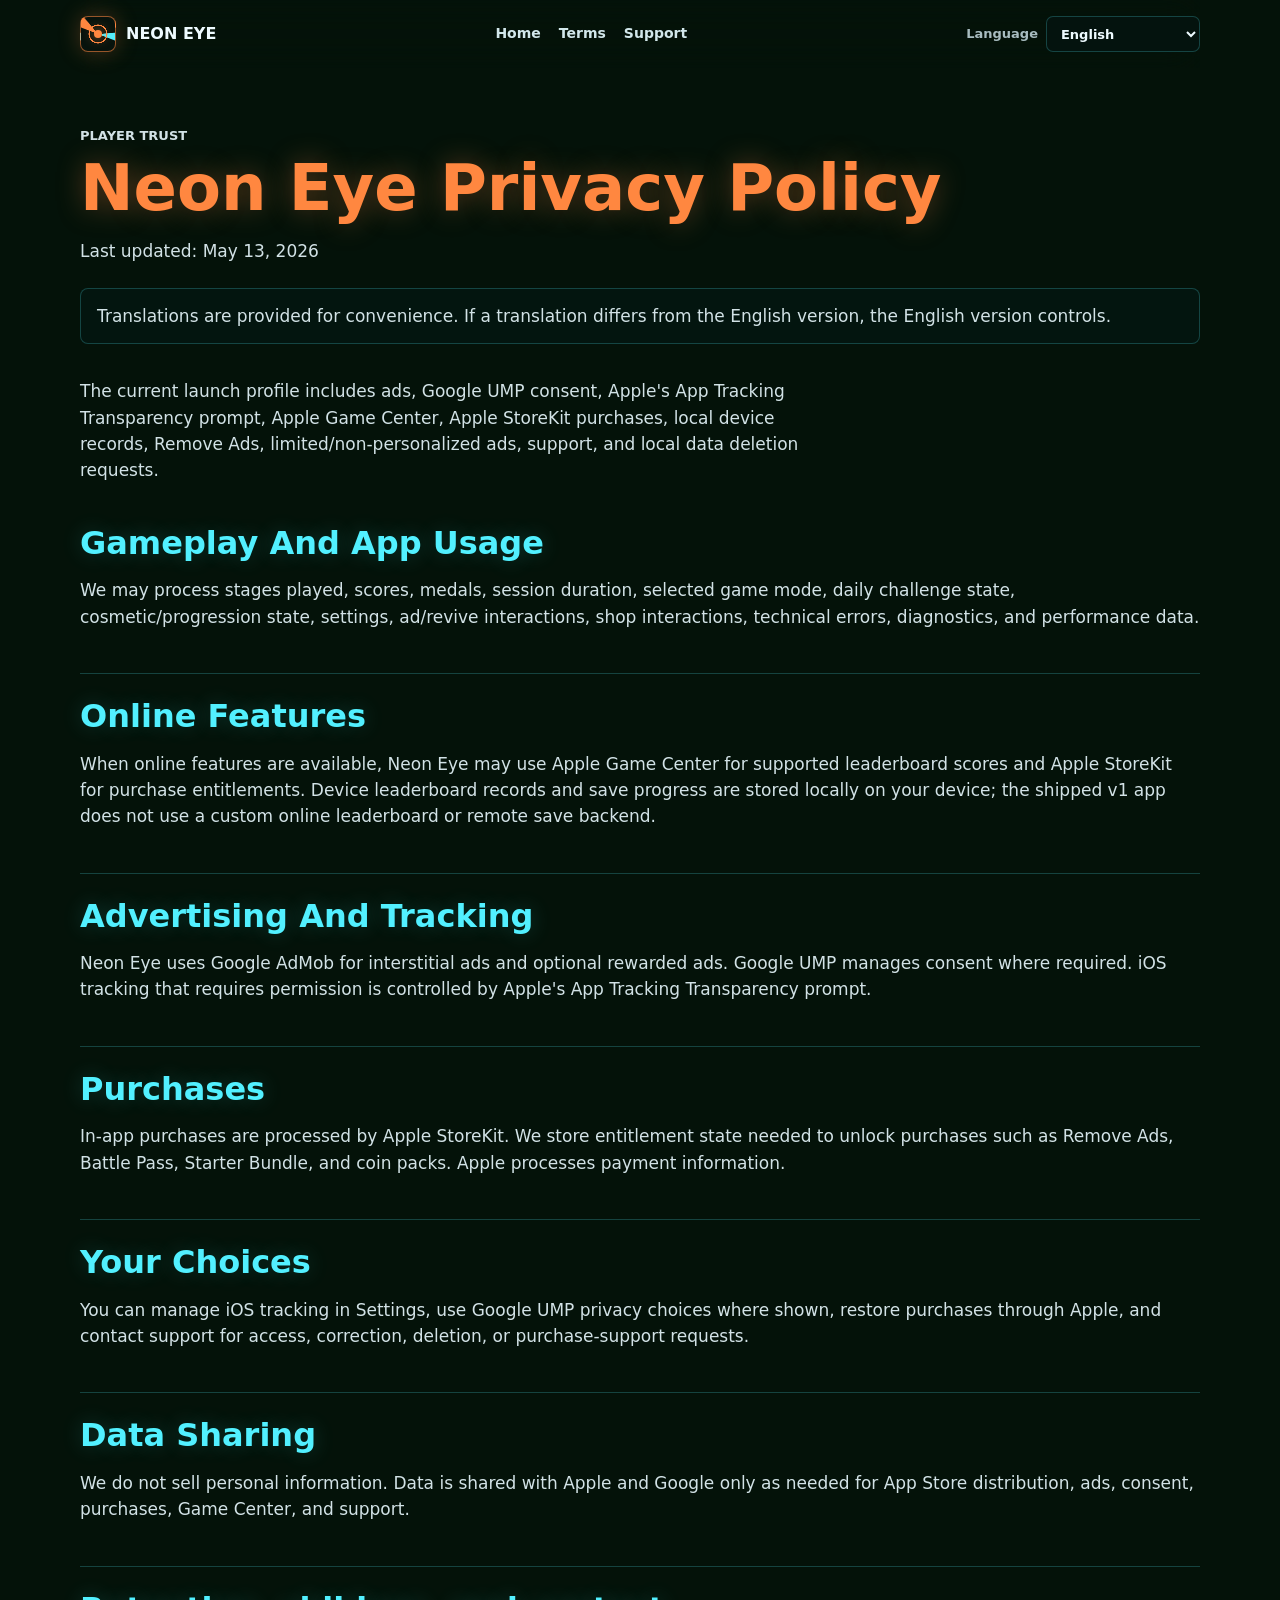
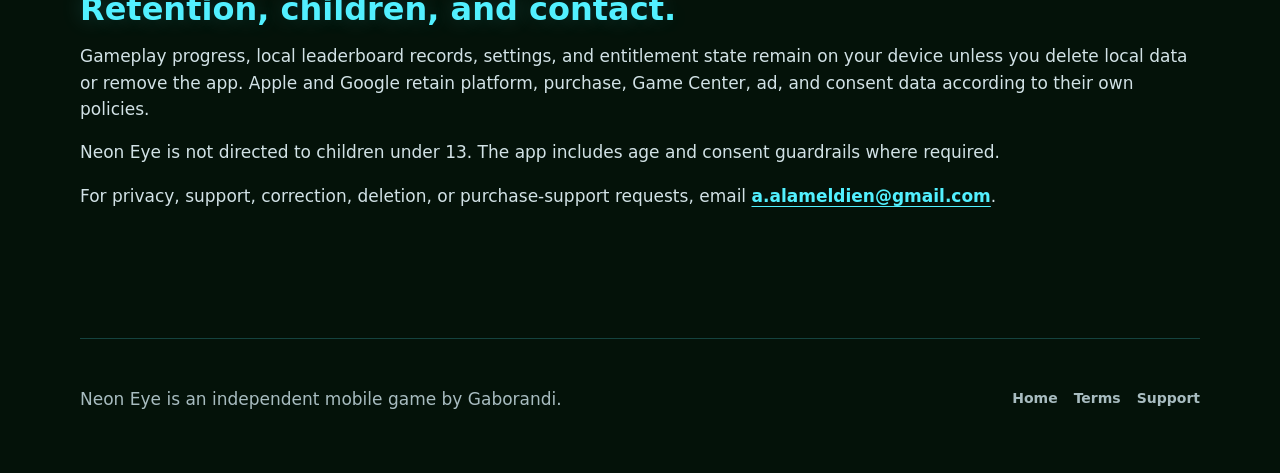
==== commit d240275d: "Update Neon Eye privacy page" ====
--- a/privacy/index.html
+++ b/privacy/index.html
@@ -4,15 +4,15 @@
   <meta charset="utf-8">
   <meta name="viewport" content="width=device-width, initial-scale=1">
   <meta name="theme-color" content="#041209">
-  <meta name="description" content="Privacy policy for Neon Eye ads, analytics, consent, purchases, Game Center, leaderboards, cloud save, support, and deletion requests.">
+  <meta name="description" content="Privacy policy for Neon Eye ads, consent, purchases, Game Center, local device records, support, and deletion requests.">
   <link rel="canonical" href="https://gaborandi.github.io/neon-eye-privacy/privacy/">
   <meta property="og:title" content="Neon Eye Privacy Policy | Gaborandi">
-  <meta property="og:description" content="Privacy policy for Neon Eye ads, analytics, consent, purchases, Game Center, leaderboards, cloud save, support, and deletion requests.">
+  <meta property="og:description" content="Privacy policy for Neon Eye ads, consent, purchases, Game Center, local device records, support, and deletion requests.">
   <meta property="og:type" content="website">
   <meta property="og:url" content="https://gaborandi.github.io/neon-eye-privacy/privacy/">
   <meta name="twitter:card" content="summary">
   <meta name="twitter:title" content="Neon Eye Privacy Policy | Gaborandi">
-  <meta name="twitter:description" content="Privacy policy for Neon Eye ads, analytics, consent, purchases, Game Center, leaderboards, cloud save, support, and deletion requests.">
+  <meta name="twitter:description" content="Privacy policy for Neon Eye ads, consent, purchases, Game Center, local device records, support, and deletion requests.">
   <title>Neon Eye Privacy Policy | Gaborandi</title>
   <link rel="icon" href='data:image/svg+xml,<svg xmlns="http://www.w3.org/2000/svg" viewBox="0 0 64 64"><rect width="64" height="64" rx="12" fill="%23041209"/><circle cx="32" cy="32" r="18" fill="none" stroke="%23ff8740" stroke-width="6"/><circle cx="32" cy="32" r="6" fill="%23ff8740"/></svg>'>
   <link rel="stylesheet" href="../assets/site.css">
@@ -57,9 +57,9 @@
   <main id="main" class="legal-shell">
     <p class="eyebrow" data-i18n="privacy.eyebrow">Player trust</p>
     <h1 data-i18n="privacy.title">Neon Eye Privacy Policy</h1>
-    <p class="legal-date" data-i18n="privacy.updated">Last updated: May 7, 2026</p>
+    <p class="legal-date" data-i18n="privacy.updated">Last updated: May 13, 2026</p>
     <p class="translation-note" data-i18n="common.translationNote">Translations are provided for convenience. If a translation differs from the English version, the English version controls.</p>
-    <p class="legal-lede" data-i18n="privacy.summary">The current launch profile includes ads, Google UMP consent, Apple's App Tracking Transparency prompt, analytics, Apple Game Center, Apple StoreKit purchases, Supabase leaderboards, Supabase cloud save, receipt validation, Remove Ads, limited/non-personalized ads, support, and deletion requests.</p>
+    <p class="legal-lede" data-i18n="privacy.summary">The current launch profile includes ads, Google UMP consent, Apple's App Tracking Transparency prompt, Apple Game Center, Apple StoreKit purchases, local device records, Remove Ads, limited/non-personalized ads, support, and local data deletion requests.</p>
 
     <section>
       <h2 data-i18n="privacy.gameplayTitle">Gameplay And App Usage</h2>
@@ -67,7 +67,7 @@
     </section>
     <section>
       <h2 data-i18n="privacy.onlineTitle">Online Features</h2>
-      <p data-i18n="privacy.onlineText">When online features are available, Neon Eye may process leaderboard entries, cloud-save records, app-generated user identifiers, Game Center identifiers, scores, stage progress, purchase entitlement state, and timestamps through Supabase and Apple services.</p>
+      <p data-i18n="privacy.onlineText">When online features are available, Neon Eye may use Apple Game Center for supported leaderboard scores and Apple StoreKit for purchase entitlements. Device leaderboard records and save progress are stored locally on your device; the shipped v1 app does not use a custom online leaderboard or remote save backend.</p>
     </section>
     <section>
       <h2 data-i18n="privacy.adsTitle">Advertising And Tracking</h2>
@@ -83,11 +83,11 @@
     </section>
     <section>
       <h2 data-i18n="privacy.sharingTitle">Data Sharing</h2>
-      <p data-i18n="privacy.sharingText">We do not sell personal information. Data is shared with Apple, Google, and Supabase only as needed for App Store distribution, ads, consent, analytics, purchases, Game Center, leaderboards, cloud save, receipt validation, and support.</p>
+      <p data-i18n="privacy.sharingText">We do not sell personal information. Data is shared with Apple and Google only as needed for App Store distribution, ads, consent, purchases, Game Center, and support.</p>
     </section>
     <section>
       <h2 data-i18n="privacy.detailsTitle">Retention, children, and contact.</h2>
-      <p data-i18n="privacy.retentionText">We retain gameplay, analytics, leaderboard, cloud-save, and entitlement data as long as needed to operate the game, maintain records, prevent abuse, and comply with legal requirements. Third-party services retain data according to their own policies.</p>
+      <p data-i18n="privacy.retentionText">Gameplay progress, local leaderboard records, settings, and entitlement state remain on your device unless you delete local data or remove the app. Apple and Google retain platform, purchase, Game Center, ad, and consent data according to their own policies.</p>
       <p data-i18n="privacy.childrenText">Neon Eye is not directed to children under 13. The app includes age and consent guardrails where required.</p>
       <p><span data-i18n="privacy.contactText">For privacy, support, correction, deletion, or purchase-support requests, email</span> <a href="mailto:a.alameldien@gmail.com">a.alameldien@gmail.com</a>.</p>
     </section>
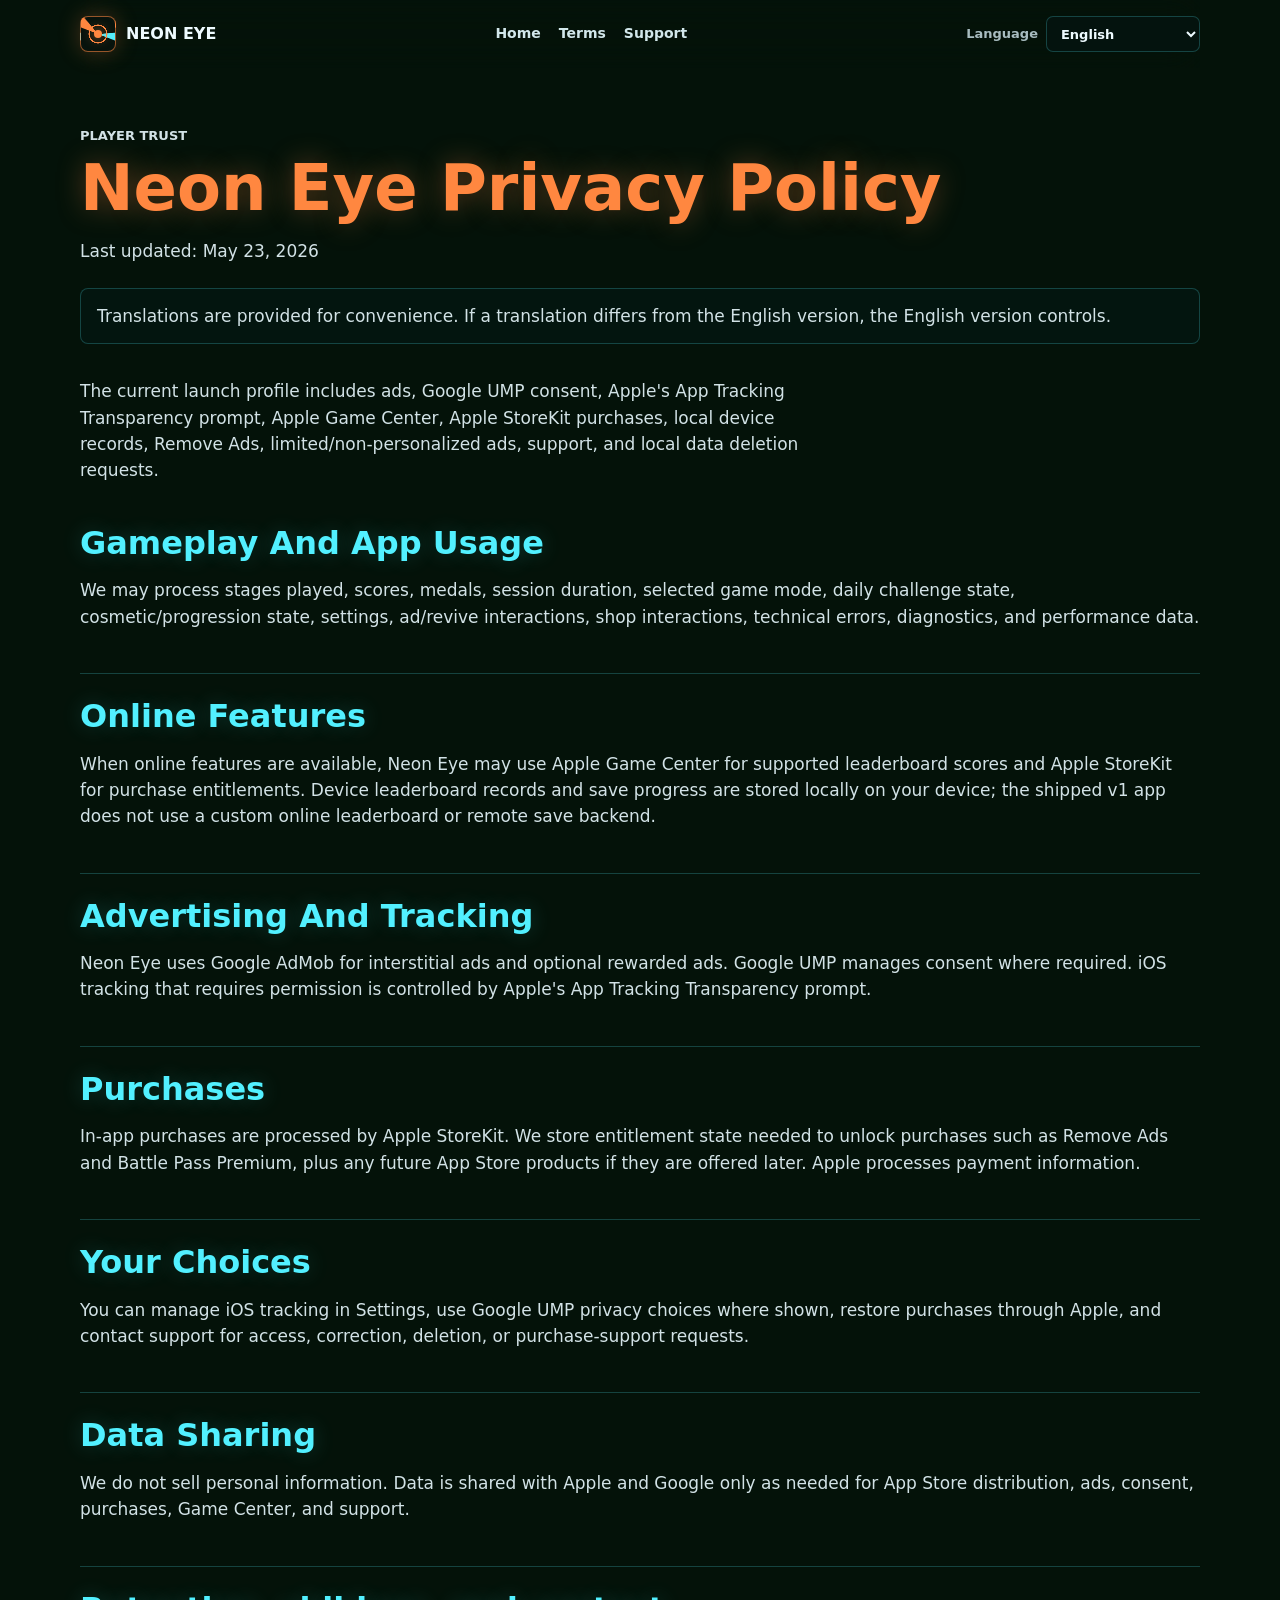
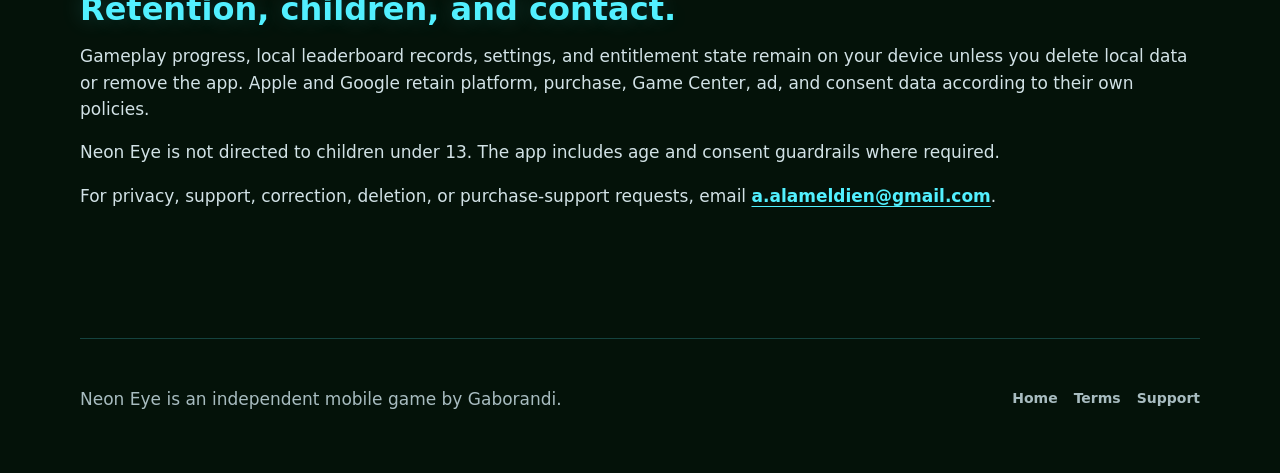
==== commit c78ba4dd: "Update Neon Eye policy site for v1 launch" ====
--- a/privacy/index.html
+++ b/privacy/index.html
@@ -57,7 +57,7 @@
   <main id="main" class="legal-shell">
     <p class="eyebrow" data-i18n="privacy.eyebrow">Player trust</p>
     <h1 data-i18n="privacy.title">Neon Eye Privacy Policy</h1>
-    <p class="legal-date" data-i18n="privacy.updated">Last updated: May 13, 2026</p>
+    <p class="legal-date" data-i18n="privacy.updated">Last updated: May 23, 2026</p>
     <p class="translation-note" data-i18n="common.translationNote">Translations are provided for convenience. If a translation differs from the English version, the English version controls.</p>
     <p class="legal-lede" data-i18n="privacy.summary">The current launch profile includes ads, Google UMP consent, Apple's App Tracking Transparency prompt, Apple Game Center, Apple StoreKit purchases, local device records, Remove Ads, limited/non-personalized ads, support, and local data deletion requests.</p>
 
@@ -75,7 +75,7 @@
     </section>
     <section>
       <h2 data-i18n="privacy.purchaseTitle">Purchases</h2>
-      <p data-i18n="privacy.purchaseText">In-app purchases are processed by Apple StoreKit. We store entitlement state needed to unlock purchases such as Remove Ads, Battle Pass, Starter Bundle, and coin packs. Apple processes payment information.</p>
+      <p data-i18n="privacy.purchaseText">In-app purchases are processed by Apple StoreKit. We store entitlement state needed to unlock purchases such as Remove Ads and Battle Pass Premium, plus any future App Store products if they are offered later. Apple processes payment information.</p>
     </section>
     <section>
       <h2 data-i18n="privacy.choicesTitle">Your Choices</h2>
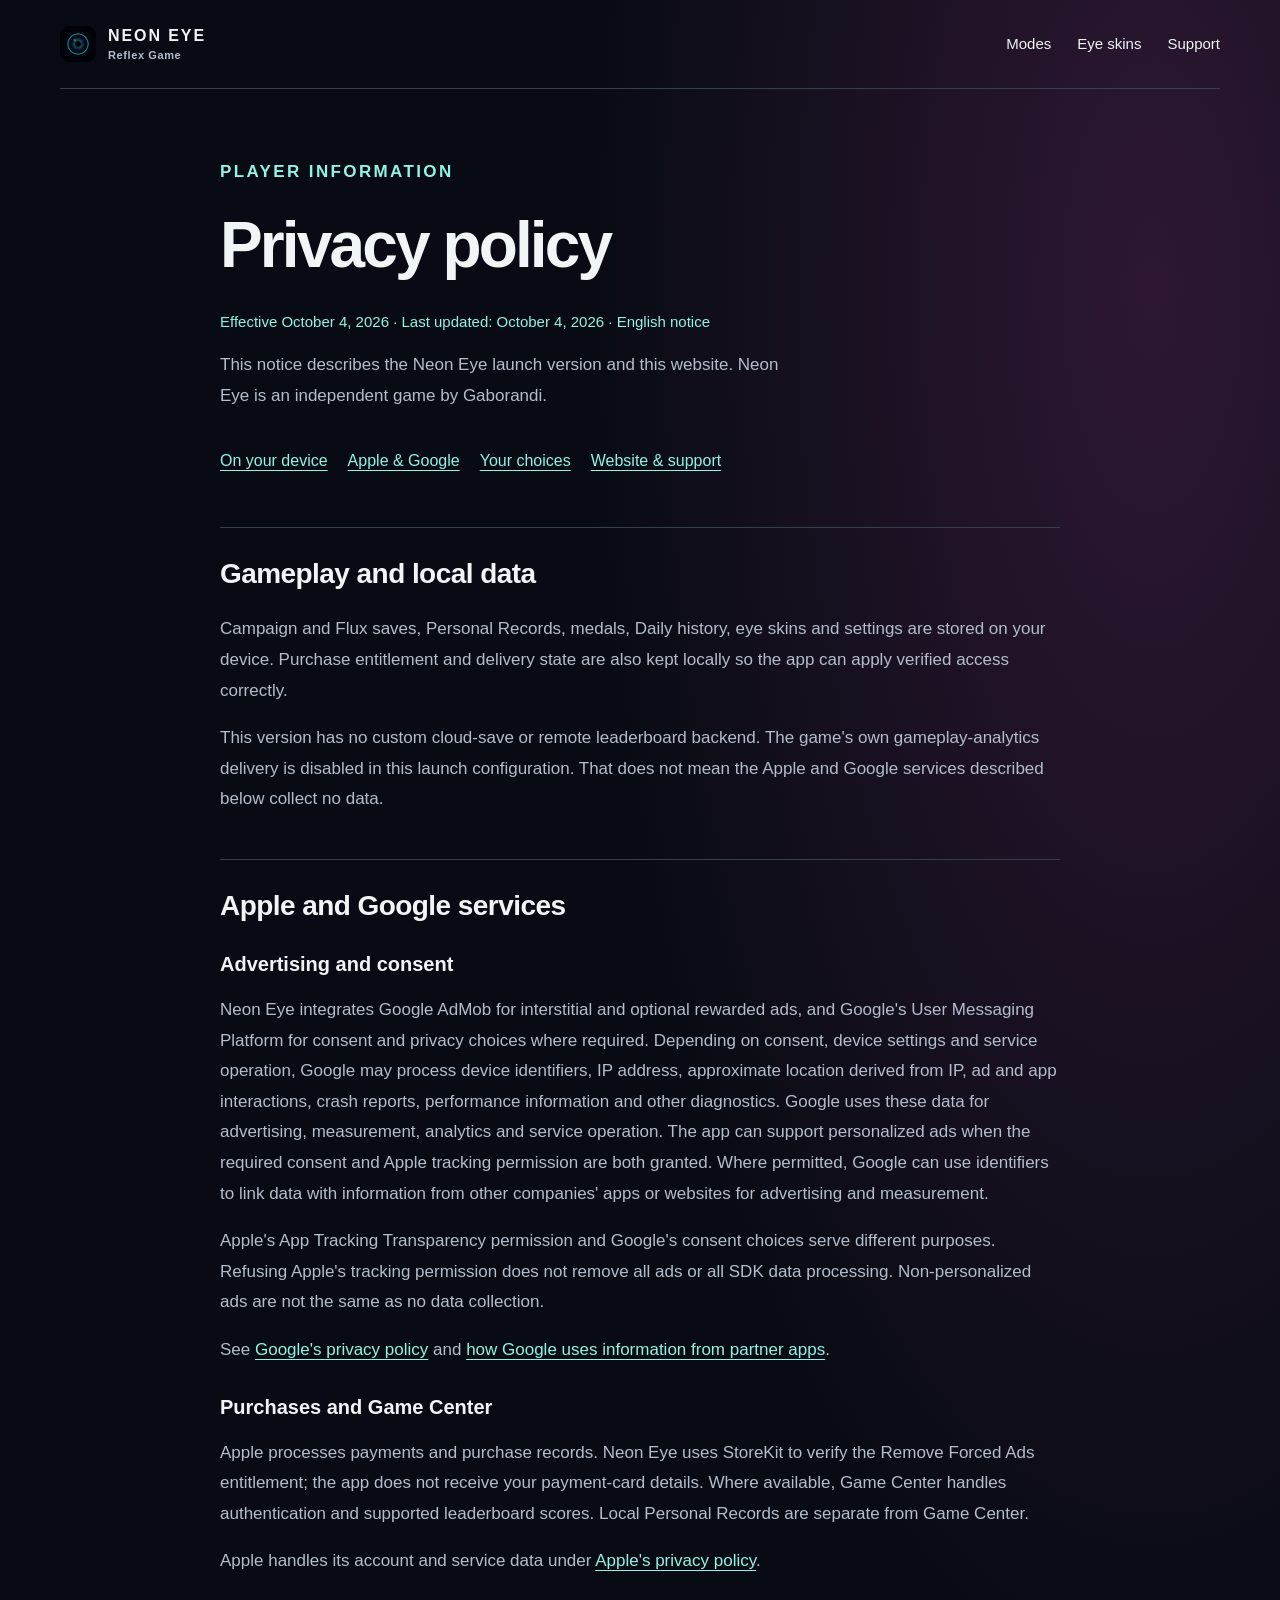
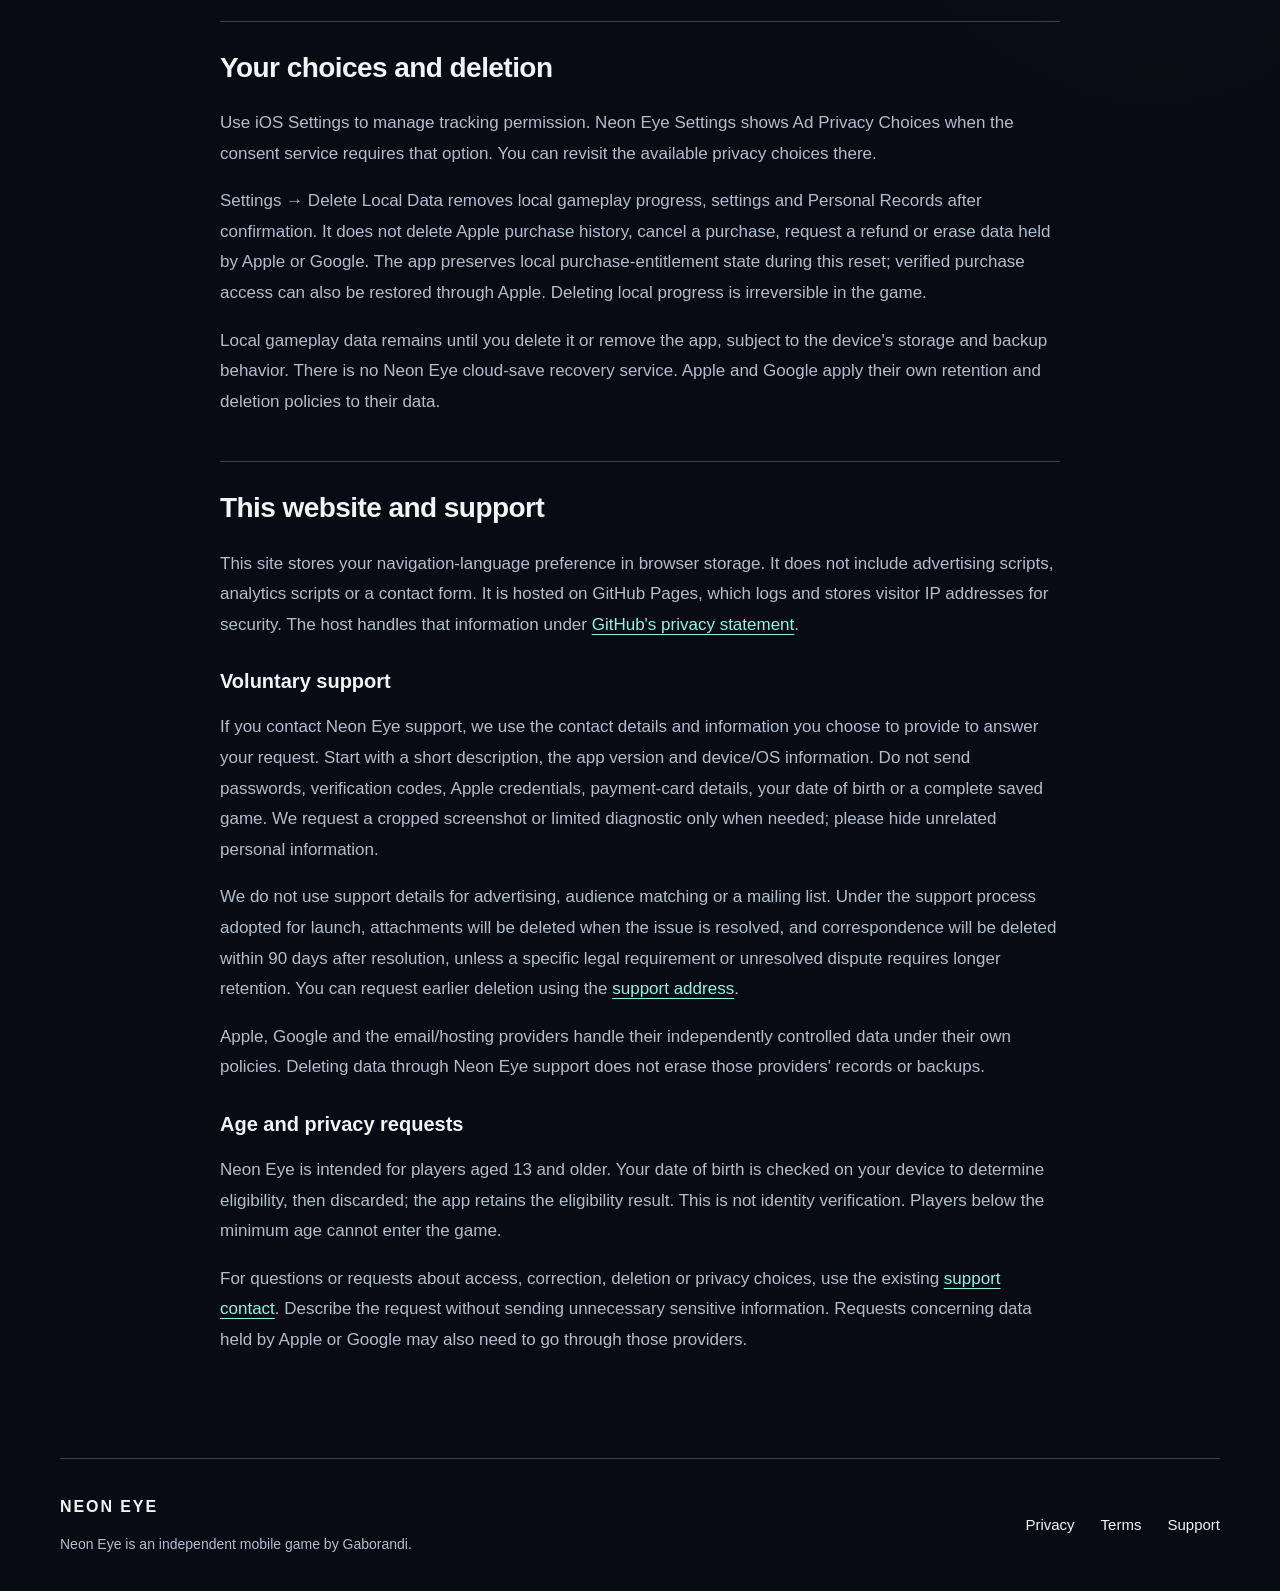
==== commit 50937184: "Publish reviewed Neon Eye privacy notice Exact owner-approved privacy notice, effective October 4, 2" ====
--- a/privacy/index.html
+++ b/privacy/index.html
@@ -1,106 +1,26 @@
 <!doctype html>
-<html lang="en">
-<head>
-  <meta charset="utf-8">
-  <meta name="viewport" content="width=device-width, initial-scale=1">
-  <meta name="theme-color" content="#041209">
-  <meta name="description" content="Privacy policy for Neon Eye ads, consent, purchases, Game Center, local device records, support, and deletion requests.">
-  <link rel="canonical" href="https://gaborandi.github.io/neon-eye-privacy/privacy/">
-  <meta property="og:title" content="Neon Eye Privacy Policy | Gaborandi">
-  <meta property="og:description" content="Privacy policy for Neon Eye ads, consent, purchases, Game Center, local device records, support, and deletion requests.">
-  <meta property="og:type" content="website">
-  <meta property="og:url" content="https://gaborandi.github.io/neon-eye-privacy/privacy/">
-  <meta name="twitter:card" content="summary">
-  <meta name="twitter:title" content="Neon Eye Privacy Policy | Gaborandi">
-  <meta name="twitter:description" content="Privacy policy for Neon Eye ads, consent, purchases, Game Center, local device records, support, and deletion requests.">
-  <title>Neon Eye Privacy Policy | Gaborandi</title>
-  <link rel="icon" href='data:image/svg+xml,<svg xmlns="http://www.w3.org/2000/svg" viewBox="0 0 64 64"><rect width="64" height="64" rx="12" fill="%23041209"/><circle cx="32" cy="32" r="18" fill="none" stroke="%23ff8740" stroke-width="6"/><circle cx="32" cy="32" r="6" fill="%23ff8740"/></svg>'>
-  <link rel="stylesheet" href="../assets/site.css">
-</head>
-<body class="legal-page">
-  <a class="skip-link" href="#main" data-i18n="common.skip">Skip to content</a>
-  <header class="site-header compact">
-    <a class="brand" href="../" aria-label="Neon Eye home">
-      <span class="brand-mark" aria-hidden="true"><span></span></span>
-      <span>NEON EYE</span>
-    </a>
-    <nav class="site-nav" aria-label="Primary">
-      <a href="../" data-i18n="common.home">Home</a>
-      <a href="../terms/" data-i18n="common.terms">Terms</a>
-      <a href="../support/" data-i18n="common.support">Support</a>
-    </nav>
-    <label class="language-control">
-      <span data-i18n="common.language">Language</span>
-      <select data-language-select aria-label="Language">
-        <option value="en">English</option>
-        <option value="ar">العربية</option>
-        <option value="es">Español</option>
-        <option value="fr">Français</option>
-        <option value="de">Deutsch</option>
-        <option value="pt">Português</option>
-        <option value="it">Italiano</option>
-        <option value="ja">日本語</option>
-        <option value="ko">한국어</option>
-        <option value="zh">简体中文</option>
-        <option value="ru">Русский</option>
-        <option value="tr">Türkçe</option>
-        <option value="hi">हिन्दी</option>
-        <option value="id">Bahasa Indonesia</option>
-        <option value="nl">Nederlands</option>
-        <option value="pl">Polski</option>
-        <option value="sv">Svenska</option>
-        <option value="vi">Tiếng Việt</option>
-      </select>
-    </label>
-  </header>
-
-  <main id="main" class="legal-shell">
-    <p class="eyebrow" data-i18n="privacy.eyebrow">Player trust</p>
-    <h1 data-i18n="privacy.title">Neon Eye Privacy Policy</h1>
-    <p class="legal-date" data-i18n="privacy.updated">Last updated: May 23, 2026</p>
-    <p class="translation-note" data-i18n="common.translationNote">Translations are provided for convenience. If a translation differs from the English version, the English version controls.</p>
-    <p class="legal-lede" data-i18n="privacy.summary">The current launch profile includes ads, Google UMP consent, Apple's App Tracking Transparency prompt, Apple Game Center, Apple StoreKit purchases, local device records, Remove Ads, limited/non-personalized ads, support, and local data deletion requests.</p>
-
-    <section>
-      <h2 data-i18n="privacy.gameplayTitle">Gameplay And App Usage</h2>
-      <p data-i18n="privacy.gameplayText">We may process stages played, scores, medals, session duration, selected game mode, daily challenge state, cosmetic/progression state, settings, ad/revive interactions, shop interactions, technical errors, diagnostics, and performance data.</p>
-    </section>
-    <section>
-      <h2 data-i18n="privacy.onlineTitle">Online Features</h2>
-      <p data-i18n="privacy.onlineText">When online features are available, Neon Eye may use Apple Game Center for supported leaderboard scores and Apple StoreKit for purchase entitlements. Device leaderboard records and save progress are stored locally on your device; the shipped v1 app does not use a custom online leaderboard or remote save backend.</p>
-    </section>
-    <section>
-      <h2 data-i18n="privacy.adsTitle">Advertising And Tracking</h2>
-      <p data-i18n="privacy.adsText">Neon Eye uses Google AdMob for interstitial ads and optional rewarded ads. Google UMP manages consent where required. iOS tracking that requires permission is controlled by Apple's App Tracking Transparency prompt.</p>
-    </section>
-    <section>
-      <h2 data-i18n="privacy.purchaseTitle">Purchases</h2>
-      <p data-i18n="privacy.purchaseText">In-app purchases are processed by Apple StoreKit. We store entitlement state needed to unlock purchases such as Remove Ads and Battle Pass Premium, plus any future App Store products if they are offered later. Apple processes payment information.</p>
-    </section>
-    <section>
-      <h2 data-i18n="privacy.choicesTitle">Your Choices</h2>
-      <p data-i18n="privacy.choicesText">You can manage iOS tracking in Settings, use Google UMP privacy choices where shown, restore purchases through Apple, and contact support for access, correction, deletion, or purchase-support requests.</p>
-    </section>
-    <section>
-      <h2 data-i18n="privacy.sharingTitle">Data Sharing</h2>
-      <p data-i18n="privacy.sharingText">We do not sell personal information. Data is shared with Apple and Google only as needed for App Store distribution, ads, consent, purchases, Game Center, and support.</p>
-    </section>
-    <section>
-      <h2 data-i18n="privacy.detailsTitle">Retention, children, and contact.</h2>
-      <p data-i18n="privacy.retentionText">Gameplay progress, local leaderboard records, settings, and entitlement state remain on your device unless you delete local data or remove the app. Apple and Google retain platform, purchase, Game Center, ad, and consent data according to their own policies.</p>
-      <p data-i18n="privacy.childrenText">Neon Eye is not directed to children under 13. The app includes age and consent guardrails where required.</p>
-      <p><span data-i18n="privacy.contactText">For privacy, support, correction, deletion, or purchase-support requests, email</span> <a href="mailto:a.alameldien@gmail.com">a.alameldien@gmail.com</a>.</p>
-    </section>
-  </main>
-
-  <footer class="site-footer compact">
-    <p data-i18n="common.footer">Neon Eye is an independent mobile game by Gaborandi.</p>
-    <nav aria-label="Footer">
-      <a href="../" data-i18n="common.home">Home</a>
-      <a href="../terms/" data-i18n="common.terms">Terms</a>
-      <a href="../support/" data-i18n="common.support">Support</a>
-    </nav>
-  </footer>
-  <script src="../site.js"></script>
-</body>
-</html>
+<html lang="en" dir="ltr"><head>
+<meta charset="utf-8"><meta name="viewport" content="width=device-width, initial-scale=1">
+<meta name="theme-color" content="#080b13"><meta name="description" content="How Neon Eye handles local saves, ads, consent, purchases, Game Center and website preferences.">
+<meta http-equiv="Content-Security-Policy" content="default-src 'none'; script-src 'self'; style-src 'self'; img-src 'self'; font-src 'self'; connect-src 'none'; base-uri 'none'; form-action 'none'; object-src 'none'">
+<meta name="referrer" content="strict-origin-when-cross-origin">
+<title lang="en">Neon Eye — Privacy</title><link rel="canonical" href="https://gaborandi.github.io/neon-eye-privacy/privacy/">
+<meta property="og:title" content="Neon Eye — Privacy"><meta property="og:description" content="How Neon Eye handles local saves, ads, consent, purchases, Game Center and website preferences."><meta property="og:type" content="website"><meta property="og:url" content="https://gaborandi.github.io/neon-eye-privacy/privacy/">
+<meta name="twitter:card" content="summary"><meta name="twitter:title" content="Neon Eye — Privacy"><meta name="twitter:description" content="How Neon Eye handles local saves, ads, consent, purchases, Game Center and website preferences.">
+<link rel="icon" href="../assets/neon-eye-icon.png"><link rel="stylesheet" href="../assets/site.css?v=20261004">
+<script src="../site.js?v=20261004" defer></script></head>
+<body data-page="privacy">
+<a class="skip-link" href="#main" data-nav="skip">Skip to content</a>
+<header class="site-header wrap">
+<a class="brand" href="../" aria-label="Neon Eye home"><img src="../assets/neon-eye-icon.png" width="36" height="36" alt=""><span class="brand-label" lang="en" dir="ltr"><span>NEON EYE</span><span class="brand-descriptor">Reflex Game</span></span></a>
+<nav aria-label="Primary"><a href="../#modes" data-nav="modes">Modes</a><a href="../#collection" data-nav="skins">Eye skins</a><a href="../support/" data-nav="support">Support</a></nav>
+<label class="language" hidden><span data-nav="language">Language</span><select aria-label="Navigation language" data-language-select><option value="en">English</option><option value="ar">العربية</option><option value="es">Español</option><option value="fr">Français</option><option value="de">Deutsch</option><option value="pt">Português</option><option value="it">Italiano</option><option value="ja">日本語</option><option value="ko">한국어</option><option value="zh">简体中文</option><option value="ru">Русский</option><option value="tr">Türkçe</option><option value="hi">हिन्दी</option><option value="id">Bahasa Indonesia</option><option value="nl">Nederlands</option><option value="pl">Polski</option><option value="sv">Svenska</option><option value="vi">Tiếng Việt</option></select></label>
+</header>
+<p class="language-note wrap" lang="en" dir="ltr" hidden data-language-note>Navigation is translated. The game guide and policies below are currently in English.</p>
+<main id="main" lang="en" dir="ltr" tabindex="-1"><div class="legal-shell wrap"><p class="eyebrow">Player information</p><h1>Privacy policy</h1><p class="legal-date">Effective October 4, 2026 · Last updated: October 4, 2026 · English notice</p><p class="lede">This notice describes the Neon Eye launch version and this website. Neon Eye is an independent game by Gaborandi.</p><nav class="page-index" aria-label="Privacy topics"><a href="#local">On your device</a><a href="#services">Apple &amp; Google</a><a href="#choices">Your choices</a><a href="#website">Website &amp; support</a></nav>
+<section id="local"><h2>Gameplay and local data</h2><p>Campaign and Flux saves, Personal Records, medals, Daily history, eye skins and settings are stored on your device. Purchase entitlement and delivery state are also kept locally so the app can apply verified access correctly.</p><p>This version has no custom cloud-save or remote leaderboard backend. The game's own gameplay-analytics delivery is disabled in this launch configuration. That does not mean the Apple and Google services described below collect no data.</p></section>
+<section id="services"><h2>Apple and Google services</h2><h3>Advertising and consent</h3><p>Neon Eye integrates Google AdMob for interstitial and optional rewarded ads, and Google's User Messaging Platform for consent and privacy choices where required. Depending on consent, device settings and service operation, Google may process device identifiers, IP address, approximate location derived from IP, ad and app interactions, crash reports, performance information and other diagnostics. Google uses these data for advertising, measurement, analytics and service operation. The app can support personalized ads when the required consent and Apple tracking permission are both granted. Where permitted, Google can use identifiers to link data with information from other companies' apps or websites for advertising and measurement.</p><p>Apple's App Tracking Transparency permission and Google's consent choices serve different purposes. Refusing Apple's tracking permission does not remove all ads or all SDK data processing. Non-personalized ads are not the same as no data collection.</p><p>See <a href="https://policies.google.com/privacy">Google's privacy policy</a> and <a href="https://policies.google.com/technologies/partner-sites">how Google uses information from partner apps</a>.</p><h3>Purchases and Game Center</h3><p>Apple processes payments and purchase records. Neon Eye uses StoreKit to verify the Remove Forced Ads entitlement; the app does not receive your payment-card details. Where available, Game Center handles authentication and supported leaderboard scores. Local Personal Records are separate from Game Center.</p><p>Apple handles its account and service data under <a href="https://www.apple.com/legal/privacy/">Apple's privacy policy</a>.</p></section>
+<section id="choices"><h2>Your choices and deletion</h2><p>Use iOS Settings to manage tracking permission. Neon Eye Settings shows Ad Privacy Choices when the consent service requires that option. You can revisit the available privacy choices there.</p><p>Settings → Delete Local Data removes local gameplay progress, settings and Personal Records after confirmation. It does not delete Apple purchase history, cancel a purchase, request a refund or erase data held by Apple or Google. The app preserves local purchase-entitlement state during this reset; verified purchase access can also be restored through Apple. Deleting local progress is irreversible in the game.</p><p>Local gameplay data remains until you delete it or remove the app, subject to the device's storage and backup behavior. There is no Neon Eye cloud-save recovery service. Apple and Google apply their own retention and deletion policies to their data.</p></section>
+<section id="website"><h2>This website and support</h2><p>This site stores your navigation-language preference in browser storage. It does not include advertising scripts, analytics scripts or a contact form. It is hosted on GitHub Pages, which logs and stores visitor IP addresses for security. The host handles that information under <a href="https://docs.github.com/en/site-policy/privacy-policies/github-general-privacy-statement">GitHub's privacy statement</a>.</p><h3>Voluntary support</h3><p>If you contact Neon Eye support, we use the contact details and information you choose to provide to answer your request. Start with a short description, the app version and device/OS information. Do not send passwords, verification codes, Apple credentials, payment-card details, your date of birth or a complete saved game. We request a cropped screenshot or limited diagnostic only when needed; please hide unrelated personal information.</p><p>We do not use support details for advertising, audience matching or a mailing list. Under the support process adopted for launch, attachments will be deleted when the issue is resolved, and correspondence will be deleted within 90 days after resolution, unless a specific legal requirement or unresolved dispute requires longer retention. You can request earlier deletion using the <a href="../support/#contact">support address</a>.</p><p>Apple, Google and the email/hosting providers handle their independently controlled data under their own policies. Deleting data through Neon Eye support does not erase those providers' records or backups.</p><h3>Age and privacy requests</h3><p>Neon Eye is intended for players aged 13 and older. Your date of birth is checked on your device to determine eligibility, then discarded; the app retains the eligibility result. This is not identity verification. Players below the minimum age cannot enter the game.</p><p>For questions or requests about access, correction, deletion or privacy choices, use the existing <a href="../support/#contact">support contact</a>. Describe the request without sending unnecessary sensitive information. Requests concerning data held by Apple or Google may also need to go through those providers.</p></section></div></main>
+<footer class="site-footer wrap"><div><a class="brand" href="../">NEON EYE</a><p data-nav="footer">Neon Eye is an independent mobile game by Gaborandi.</p></div><nav aria-label="Footer"><a href="../privacy/" data-nav="privacy">Privacy</a><a href="../terms/" data-nav="terms">Terms</a><a href="../support/" data-nav="support">Support</a></nav></footer>
+</body></html>
--- a/assets/site.css
+++ b/assets/site.css
@@ -1,902 +1,32 @@
-:root {
-  color-scheme: dark;
-  --ink: #eefbff;
-  --field: #041209;
-  --field-soft: #071a12;
-  --field-deep: #020806;
-  --panel: rgba(4, 22, 16, 0.88);
-  --panel-soft: rgba(6, 30, 23, 0.76);
-  --line: rgba(82, 240, 255, 0.22);
-  --line-hot: rgba(255, 135, 64, 0.58);
-  --muted: #a8bcc0;
-  --cyan: #52f0ff;
-  --orange: #ff8740;
-  --gold: #ffd28a;
-  --black: #030506;
-  --shadow: 0 24px 70px rgba(0, 0, 0, 0.38);
-}
+:root{color-scheme:dark;--bg:#080b13;--surface:#101722;--ink:#f0f5f6;--muted:#b3bdcc;--accent:#92f3e6;--glow:rgba(178,67,163,.22);--line:#33414d;font-family:-apple-system,BlinkMacSystemFont,"Segoe UI",Arial,sans-serif;font-size:16px;line-height:1.6;background:var(--bg);color:var(--ink)}
+*{box-sizing:border-box}html{scroll-behavior:smooth;scroll-padding-top:1.5rem}body{margin:0;background:radial-gradient(ellipse at 90% 9%,var(--glow),transparent 35%),var(--bg)}body[data-mood="ice"]{--accent:#a9eaff;--glow:rgba(38,140,199,.25)}body[data-mood="amber"]{--accent:#ffcd78;--glow:rgba(179,120,30,.27)}body[data-mood="rose"]{--accent:#ffa4dc;--glow:rgba(187,39,138,.28)}
+a{color:inherit;text-underline-offset:.25em}button,select{font:inherit}button,a,select,summary{-webkit-tap-highlight-color:transparent}a:focus-visible,button:focus-visible,select:focus-visible,summary:focus-visible{outline:3px solid var(--accent);outline-offset:5px}img{max-width:100%;height:auto;display:block}h1,h2,h3,h4,p{margin-top:0}h1,h2,h3,h4{line-height:1.1}h1,h2{letter-spacing:-.045em}p{color:var(--muted)}.wrap{width:min(1160px,calc(100% - 64px));margin-inline:auto}.skip-link{position:absolute;inset-block-start:-100px;inset-inline-start:20px;padding:12px 20px;background:var(--accent);color:#07111a;z-index:50}.skip-link:focus{inset-block-start:12px}
+.site-header{display:flex;align-items:center;justify-content:space-between;gap:24px;padding-block:22px;border-bottom:1px solid var(--line)}.brand{display:inline-flex;align-items:center;gap:12px;text-decoration:none;font-size:1rem;letter-spacing:.12em;font-weight:800;white-space:nowrap}.brand img{border-radius:9px}.site-header nav,.site-footer nav{display:flex;gap:26px;align-items:center}.site-header nav a,.site-footer nav a{display:inline-flex;align-items:center;min-height:44px;text-decoration:none;font-size:.9375rem}.site-header nav a:hover,.site-footer nav a:hover,.text-link:hover{color:var(--accent)}.language{display:flex;align-items:center;gap:10px;font-size:.875rem;color:var(--muted)}select{min-height:44px;max-width:148px;background:var(--surface);color:var(--ink);border:1px solid #61707e;border-radius:8px;padding:8px 10px}.language-note{margin-block:18px;font-size:.9375rem;border-inline-start:3px solid var(--accent);padding-inline-start:16px}.language-note[hidden]{display:none}
+.hero{display:grid;grid-template-columns:minmax(0,1.25fr) minmax(0,.75fr);align-items:center;gap:70px;padding-block:66px 78px}.eyebrow{color:var(--accent);text-transform:uppercase;letter-spacing:.14em;font-size:.8125rem;font-weight:700;margin-bottom:22px}.hero h1{font-size:clamp(3.1rem,5.6vw,5.25rem);line-height:1.04;margin-bottom:26px}.hero h1 em{font-style:normal;color:var(--accent)}.lede{font-size:1.1875rem;line-height:1.7;max-width:570px}.hero-actions{display:flex;align-items:center;gap:28px;margin-block:30px 20px}.button{display:inline-flex;justify-content:center;align-items:center;gap:30px;padding:14px 24px;min-height:52px;border-radius:10px;font-weight:650;text-decoration:none;border:1px solid var(--line)}.primary{color:#081719;background:var(--accent);border-color:var(--accent)}.primary:hover{filter:brightness(1.08)}.secondary{background:#1b2934;color:var(--ink);border-color:#5b6b78}.text-link{min-height:44px;display:inline-flex;align-items:center;font-size:1rem;font-weight:600}.availability{font-size:.875rem;margin-bottom:35px}.hero-facts{display:flex;gap:30px;border-top:1px solid var(--line);padding-top:24px;color:var(--muted);font-size:.875rem}.hero-facts strong{display:block;color:var(--ink);font-size:1.8rem;font-weight:600;line-height:1.4}.hero-screen{margin:0;justify-self:center;max-width:270px;transform:rotate(2deg)}.screen-frame{border:1px solid #596174;border-radius:23px;overflow:hidden;box-shadow:0 18px 70px #0006}.hero-screen figcaption,.play-screen figcaption{color:var(--muted);font-size:.8125rem;text-align:center;margin-top:16px}.hero-screen figcaption{transform:rotate(-2deg)}
+.rule-band{border-block:1px solid var(--line);background:#111723}.rule-inner{display:flex;align-items:center;gap:40px;padding-block:28px}.rule-inner .eyebrow{margin:0;min-width:150px}.rule-inner p:not(.eyebrow){flex:1;margin:0;font-size:1.125rem}.rule-inner strong{color:var(--ink);font-weight:500}.section{padding-block:94px}.section-intro{max-width:650px}.section-intro h2{font-size:clamp(2.2rem,4.2vw,3.75rem);margin-bottom:20px}.section-intro>p:not(.eyebrow){max-width:580px;font-size:1.125rem}.modes{margin-top:48px;border-top:1px solid var(--line)}.mode-row{display:grid;grid-template-columns:50px 210px minmax(0,1fr);gap:28px;padding-block:27px;border-bottom:1px solid var(--line);align-items:start}.number{color:var(--accent);font:500 .9375rem ui-monospace,monospace;padding-top:7px}.mode-row h3{font-size:1.7rem;margin:0;padding-top:2px}.mode-row h4{font-size:1.125rem;margin-bottom:10px}.mode-row p{margin:0;max-width:640px}
+.collection-band{background:radial-gradient(ellipse at 50% 10%,var(--glow),transparent 65%),#0d111c;border-block:1px solid var(--line)}.skin-grid{display:grid;grid-template-columns:repeat(4,minmax(0,1fr));gap:16px;margin-top:42px}.skin-card{min-width:0;border:1px solid #46505f;background:#0f1520;border-radius:16px;overflow:hidden;display:flex;flex-direction:column}.skin-card img{width:100%;aspect-ratio:35/24;object-fit:cover;object-position:50% 21%}.skin-copy{padding:22px 18px;display:flex;flex:1;flex-direction:column}.skin-copy .eyebrow{margin-bottom:10px}.skin-copy h3{font-size:1.25rem;margin-bottom:12px}.skin-copy p{font-size:.9375rem;line-height:1.6}.skin-copy .unlock{color:#d6e0e7;border-top:1px solid var(--line);padding-top:16px}.theme-button{display:block;width:100%;margin-top:auto;padding:12px 9px;border-radius:8px;min-height:48px;background:#172331;border:1px solid #647886;color:var(--ink);cursor:pointer;font-size:.875rem;font-weight:600}.theme-button[aria-pressed="true"]{border-color:var(--accent);background:var(--accent);color:#081719}.collection-note{display:flex;gap:40px;align-items:start;margin-top:26px}.collection-note p{flex:1;font-size:.9375rem;margin-bottom:0}.collection-note strong{color:var(--ink)}#theme-status{max-width:310px;color:var(--accent)}
+.play-section{display:grid;grid-template-columns:.75fr 1.25fr;gap:95px;align-items:center}.play-screen{max-width:280px;margin:0 auto}.play-screen img{border-radius:20px;border:1px solid #546273}.comfort-list{list-style:none;padding:0;margin:32px 0 0}.comfort-list li{border-top:1px solid var(--line);padding-block:18px}.comfort-list strong{display:block;font-size:1.125rem;font-weight:600;margin-bottom:6px}.comfort-list span{color:var(--muted)}.player-section{border-top:1px solid var(--line)}.player-grid{display:grid;grid-template-columns:repeat(3,minmax(0,1fr));gap:44px;margin-top:44px}.player-grid h3{font-size:1.25rem;line-height:1.3}.player-grid p{font-size:1rem}.site-footer{border-top:1px solid var(--line);display:flex;justify-content:space-between;gap:32px;align-items:center;padding-block:35px}.site-footer p{font-size:.875rem;max-width:400px;margin:14px 0 0}
+.legal-shell{max-width:840px;padding-block:68px 85px}.legal-shell h1{font-size:clamp(2.8rem,5vw,4.8rem);margin-bottom:28px}.legal-shell h2{font-size:1.75rem;line-height:1.25;letter-spacing:-.02em}.legal-shell h3{font-size:1.25rem;margin-top:30px}.legal-shell p{font-size:1.0625rem;line-height:1.8}.legal-shell .legal-date{font-size:.9375rem;color:var(--accent)}.legal-shell section{margin-top:44px;border-top:1px solid var(--line);padding-top:28px;scroll-margin-top:20px}.page-index{display:flex;flex-wrap:wrap;gap:8px 20px;margin-block:28px}.page-index a{min-height:44px;display:inline-flex;align-items:center;color:var(--accent)}.legal-shell a{color:var(--accent)}.contact-card a{display:inline-flex;align-items:center;min-height:52px;padding:12px 24px;background:var(--accent);color:#0d1920;border-radius:9px;text-decoration:none;font-weight:650}main:focus{outline:none}
+@media(max-width:1000px){.hero{gap:32px}.hero h1{font-size:3.9rem}.site-header{flex-wrap:wrap}.skin-grid{grid-template-columns:repeat(2,minmax(0,1fr))}.hero-facts{gap:20px}.play-section{gap:55px}.mode-row{grid-template-columns:38px 170px minmax(0,1fr)}}
+@media(max-width:680px){.wrap{width:calc(100% - 40px)}.site-header{gap:12px;padding-block:16px}.site-header .brand{font-size:.875rem}.site-header nav{order:3;width:100%;justify-content:space-between;gap:12px}.language{margin-inline-start:auto}.language>span{display:none}select{max-width:135px}.hero{grid-template-columns:1fr;gap:40px;padding-block:44px 48px}.hero h1{font-size:clamp(2.7rem,10vw,3.8rem)}.hero-screen{max-width:250px;transform:none}.hero-screen figcaption{transform:none}.hero-actions{gap:18px;flex-wrap:wrap}.lede{font-size:1.0625rem}.hero-facts{justify-content:space-between;gap:12px}.hero-facts span{max-width:105px}.rule-inner{display:block;padding-block:28px}.rule-inner .eyebrow{margin-bottom:12px}.rule-inner .text-link{margin-top:12px}.section{padding-block:60px}.section-intro h2{font-size:2.5rem}.section-intro>p:not(.eyebrow){font-size:1.0625rem}.mode-row{grid-template-columns:32px minmax(0,1fr);gap:10px 12px;padding-block:24px}.mode-row>div{grid-column:2}.mode-row h3{font-size:1.5rem}.mode-row h4{font-size:1.0625rem;margin-top:6px}.collection-note{display:block}.collection-note p{margin-bottom:18px}#theme-status{max-width:none}.play-section{grid-template-columns:1fr;gap:36px}.play-section .section-intro{order:-1}.play-screen{max-width:270px}.player-grid{grid-template-columns:1fr;gap:25px;margin-top:30px}.player-grid article+article{border-top:1px solid var(--line);padding-top:24px}.site-footer{align-items:start;flex-direction:column}.site-footer nav{width:100%;justify-content:space-between}.legal-shell{padding-block:42px 60px}.legal-shell h1{font-size:2.65rem}.legal-shell h2{font-size:1.5rem}}
+@media(max-width:420px){.skin-grid{grid-template-columns:1fr}.skin-card{max-width:350px;margin-inline:auto;width:100%}.skin-copy{padding:22px}.hero-actions{align-items:stretch}.hero-actions .button{flex:1}.hero-facts{font-size:.8125rem}.section-intro h2{font-size:2.2rem}}
+@media(prefers-reduced-motion:reduce){html{scroll-behavior:auto}*,*::before,*::after{animation:none!important;transition:none!important}}
+@media(forced-colors:active){.skin-card,.screen-frame,.button,.theme-button{border:1px solid ButtonText}.theme-button[aria-pressed="true"]{outline:3px solid Highlight}}
+/* Long translated labels and enlarged text must wrap rather than widen the page. */
+.site-header nav,.site-footer nav{flex-wrap:wrap}.site-header nav a,.site-footer nav a{overflow-wrap:anywhere;min-width:0}.hero-copy,.section-intro,.mode-row>*{min-width:0}.legal-shell h1,.hero h1{overflow-wrap:break-word}
+@media(max-width:420px){.hero-actions{flex-direction:column;align-items:stretch}.hero-actions .button{flex:auto}.hero-actions .text-link{align-self:flex-start}.language select{max-width:124px}}
+h1,h2,h3,h4{overflow-wrap:anywhere}.hero-facts{flex-wrap:wrap}.hero-facts span{max-width:none;flex:1 0 80px;min-width:min-content}
+@media(max-width:680px){.mode-row{grid-template-columns:2ch minmax(0,1fr)}}
 
-* {
-  box-sizing: border-box;
-}
+[hidden]{display:none!important}
 
-html {
-  background: var(--field);
-  scroll-behavior: smooth;
-}
+/* Search descriptor stays subordinate to the brand and within its existing width. */
+.brand-label{display:grid;gap:3px;line-height:1.2}.brand-descriptor{font-size:.6875rem;font-weight:600;letter-spacing:.055em;color:var(--muted)}
 
-body {
-  margin: 0;
-  color: var(--ink);
-  background:
-    linear-gradient(180deg, rgba(255, 135, 64, 0.12) 0, transparent 280px),
-    linear-gradient(180deg, #071712 0, var(--field) 48%, var(--field-deep) 100%);
-  font-family: -apple-system, BlinkMacSystemFont, "Segoe UI", system-ui, sans-serif;
-  line-height: 1.55;
-}
-
-body::before {
-  position: fixed;
-  inset: 0;
-  z-index: -1;
-  content: "";
-  pointer-events: none;
-  background-image:
-    linear-gradient(rgba(82, 240, 255, 0.045) 1px, transparent 1px),
-    linear-gradient(90deg, rgba(255, 135, 64, 0.04) 1px, transparent 1px);
-  background-size: 34px 34px;
-  mask-image: linear-gradient(to bottom, black, transparent 78%);
-}
-
-body[dir="rtl"] {
-  font-family: -apple-system, BlinkMacSystemFont, "Segoe UI", Tahoma, Arial, sans-serif;
-}
-
-a {
-  color: inherit;
-}
-
-.skip-link {
-  position: absolute;
-  top: -48px;
-  left: 18px;
-  z-index: 30;
-  padding: 10px 14px;
-  border-radius: 6px;
-  color: var(--black);
-  background: var(--cyan);
-  font-weight: 800;
-  text-decoration: none;
-}
-
-.skip-link:focus {
-  top: 18px;
-}
-
-.site-header,
-.site-footer,
-.hero,
-.section-block,
-.legal-shell {
-  width: min(1120px, calc(100% - 32px));
-  margin: 0 auto;
-}
-
-.site-header,
-.site-footer {
-  display: flex;
-  align-items: center;
-  justify-content: space-between;
-  gap: 20px;
-}
-
-.site-header {
-  position: sticky;
-  top: 0;
-  z-index: 20;
-  padding: 16px 0;
-  backdrop-filter: blur(18px);
-}
-
-.site-header.compact {
-  position: static;
-}
-
-.brand {
-  display: inline-flex;
-  align-items: center;
-  gap: 10px;
-  color: var(--ink);
-  font-weight: 900;
-  letter-spacing: 0;
-  text-decoration: none;
-}
-
-.brand-mark {
-  display: grid;
-  place-items: center;
-  width: 36px;
-  height: 36px;
-  border: 1px solid var(--line-hot);
-  border-radius: 8px;
-  background:
-    radial-gradient(circle at 50% 50%, var(--black) 0 13%, transparent 14%),
-    radial-gradient(circle at 50% 50%, transparent 0 34%, var(--orange) 35% 39%, transparent 40%),
-    conic-gradient(from 210deg, transparent 0 22%, var(--orange) 23% 30%, transparent 31% 65%, var(--cyan) 66% 72%, transparent 73%),
-    #07130d;
-  box-shadow: 0 0 22px rgba(255, 135, 64, 0.26);
-}
-
-.brand-mark span {
-  width: 8px;
-  height: 8px;
-  border-radius: 50%;
-  background: var(--orange);
-  box-shadow: 0 0 12px rgba(255, 135, 64, 0.9);
-}
-
-.site-nav {
-  display: flex;
-  align-items: center;
-  justify-content: center;
-  gap: 18px;
-  color: #d2e7eb;
-  font-size: 14px;
-  font-weight: 750;
-}
-
-.site-nav a,
-.site-footer a {
-  text-decoration: none;
-}
-
-.site-nav a:hover,
-.site-footer a:hover {
-  color: var(--orange);
-  text-decoration: underline;
-  text-underline-offset: 4px;
-}
-
-.language-control {
-  display: inline-flex;
-  align-items: center;
-  gap: 8px;
-  color: var(--muted);
-  font-size: 13px;
-  font-weight: 700;
-}
-
-.language-control select {
-  max-width: 154px;
-  min-height: 36px;
-  border: 1px solid var(--line);
-  border-radius: 7px;
-  padding: 0 10px;
-  color: var(--ink);
-  background: rgba(5, 20, 16, 0.9);
-  font: inherit;
-}
-
-.hero {
-  display: grid;
-  grid-template-columns: minmax(0, 1fr) minmax(300px, 0.76fr);
-  gap: 46px;
-  align-items: center;
-  min-height: calc(100vh - 74px);
-  padding: 28px 0 72px;
-}
-
-.hero-copy {
-  max-width: 680px;
-}
-
-.eyebrow {
-  margin: 0 0 12px;
-  color: var(--gold);
-  font-size: 13px;
-  font-weight: 850;
-  letter-spacing: 0;
-  text-transform: uppercase;
-}
-
-h1,
-h2,
-h3,
-p {
-  overflow-wrap: anywhere;
-}
-
-h1 {
-  max-width: 12ch;
-  margin: 0;
-  color: var(--orange);
-  font-size: 72px;
-  line-height: 0.96;
-  letter-spacing: 0;
-  text-shadow: 0 0 28px rgba(255, 135, 64, 0.34);
-}
-
-h2 {
-  margin: 0;
-  color: var(--cyan);
-  font-size: 40px;
-  line-height: 1.05;
-  letter-spacing: 0;
-  text-shadow: 0 0 22px rgba(82, 240, 255, 0.2);
-}
-
-h3 {
-  margin: 0 0 8px;
-  color: #dffcff;
-  font-size: 21px;
-  line-height: 1.15;
-}
-
-p,
-li {
-  font-size: 17px;
-}
-
-ul {
-  padding-left: 22px;
-}
-
-body[dir="rtl"] ul {
-  padding-right: 22px;
-  padding-left: 0;
-}
-
-.lede {
-  max-width: 620px;
-  margin: 24px 0 0;
-  color: #c5d6da;
-  font-size: 22px;
-  line-height: 1.35;
-}
-
-.hero-actions {
-  display: flex;
-  flex-wrap: wrap;
-  gap: 12px;
-  margin-top: 32px;
-}
-
-.button {
-  display: inline-flex;
-  align-items: center;
-  justify-content: center;
-  min-height: 48px;
-  border: 1px solid var(--line);
-  border-radius: 7px;
-  padding: 0 18px;
-  font-weight: 850;
-  text-decoration: none;
-}
-
-.button.primary {
-  border-color: var(--orange);
-  color: var(--black);
-  background: var(--orange);
-  box-shadow: 0 0 24px rgba(255, 135, 64, 0.18);
-}
-
-.button.secondary {
-  color: var(--ink);
-  background: rgba(7, 25, 20, 0.72);
-}
-
-.button.inert {
-  cursor: default;
-}
-
-.trust-strip {
-  display: grid;
-  grid-template-columns: repeat(3, minmax(0, 1fr));
-  gap: 10px;
-  margin: 42px 0 0;
-}
-
-.trust-strip div {
-  border-top: 2px solid var(--orange);
-  padding-top: 12px;
-}
-
-.trust-strip dt {
-  font-size: 13px;
-  font-weight: 900;
-}
-
-.trust-strip dd {
-  margin: 3px 0 0;
-  color: var(--muted);
-  font-size: 13px;
-}
-
-.game-visual {
-  justify-self: center;
-  width: min(100%, 390px);
-}
-
-.phone-shell {
-  position: relative;
-  aspect-ratio: 9 / 16;
-  border-radius: 30px;
-  padding: 14px;
-  background: #050607;
-  box-shadow: var(--shadow);
-}
-
-.phone-shell::before {
-  position: absolute;
-  top: 10px;
-  left: 50%;
-  width: 78px;
-  height: 5px;
-  border-radius: 99px;
-  content: "";
-  transform: translateX(-50%);
-  background: rgba(255, 255, 255, 0.14);
-}
-
-.eye-stage {
-  position: relative;
-  height: 100%;
-  overflow: hidden;
-  border: 1px solid rgba(82, 240, 255, 0.12);
-  border-radius: 21px;
-  background:
-    linear-gradient(90deg, transparent 49%, rgba(82, 240, 255, 0.12) 49% 51%, transparent 51%),
-    linear-gradient(180deg, #06180f 0, #031008 100%);
-}
-
-.eye-stage::before {
-  position: absolute;
-  inset: 9% 10%;
-  border: 1px solid rgba(82, 240, 255, 0.12);
-  border-radius: 18px;
-  content: "";
-}
-
-.eye-title {
-  position: absolute;
-  top: 17%;
-  left: 0;
-  right: 0;
-  color: var(--orange);
-  font-size: 34px;
-  font-weight: 950;
-  text-align: center;
-  text-shadow: 0 0 18px rgba(255, 135, 64, 0.62);
-}
-
-.eye-ring {
-  position: absolute;
-  top: 36%;
-  left: 50%;
-  width: 142px;
-  height: 142px;
-  border-radius: 50%;
-  transform: translateX(-50%);
-  background:
-    radial-gradient(circle, var(--black) 0 14%, transparent 15%),
-    radial-gradient(circle, transparent 0 38%, var(--orange) 39% 43%, transparent 44%),
-    conic-gradient(from 230deg, transparent 0 22%, var(--orange) 23% 29%, transparent 30% 64%, var(--cyan) 65% 72%, transparent 73%),
-    rgba(255, 135, 64, 0.08);
-  box-shadow: 0 0 38px rgba(255, 135, 64, 0.26);
-}
-
-.hit-zone {
-  position: absolute;
-  left: 50%;
-  bottom: 16%;
-  width: 190px;
-  height: 190px;
-  border: 1px solid rgba(82, 240, 255, 0.16);
-  border-radius: 50%;
-  transform: translateX(-50%);
-}
-
-.hit-zone::before,
-.hit-zone::after {
-  position: absolute;
-  inset: 35px;
-  border-radius: 50%;
-  content: "";
-}
-
-.hit-zone::before {
-  border: 2px solid rgba(255, 135, 64, 0.72);
-}
-
-.hit-zone::after {
-  inset: 74px;
-  background: var(--cyan);
-  box-shadow: 0 0 28px rgba(82, 240, 255, 0.68);
-}
-
-.pulse-line {
-  position: absolute;
-  left: 13%;
-  right: 13%;
-  bottom: 9%;
-  height: 7px;
-  border-radius: 999px;
-  background: linear-gradient(90deg, transparent, var(--cyan), var(--orange), transparent);
-}
-
-.timing-demo {
-  position: absolute;
-  left: 50%;
-  bottom: 3.8%;
-  z-index: 3;
-  display: grid;
-  gap: 2px;
-  place-items: center;
-  width: min(72%, 220px);
-  min-height: 52px;
-  border: 1px solid rgba(82, 240, 255, 0.34);
-  border-radius: 8px;
-  color: var(--ink);
-  background: rgba(3, 12, 9, 0.82);
-  box-shadow: 0 0 28px rgba(82, 240, 255, 0.12);
-  cursor: pointer;
-  font: inherit;
-  transform: translateX(-50%);
-}
-
-.timing-demo:focus-visible {
-  outline: 2px solid var(--cyan);
-  outline-offset: 3px;
-}
-
-.timing-demo:hover {
-  border-color: var(--orange);
-}
-
-.timing-demo[data-outcome="perfect"] {
-  border-color: var(--gold);
-  box-shadow: 0 0 34px rgba(255, 210, 138, 0.34);
-}
-
-.timing-demo[data-outcome="good"] {
-  border-color: var(--cyan);
-  box-shadow: 0 0 30px rgba(82, 240, 255, 0.24);
-}
-
-.timing-demo[data-outcome="miss"] {
-  border-color: rgba(255, 135, 64, 0.7);
-}
-
-.demo-kicker,
-.demo-score {
-  line-height: 1;
-  letter-spacing: 0;
-}
-
-.demo-kicker {
-  color: var(--muted);
-  font-size: 11px;
-  font-weight: 800;
-  text-transform: uppercase;
-}
-
-.demo-score {
-  color: var(--cyan);
-  font-size: 18px;
-  font-weight: 950;
-  text-shadow: 0 0 16px rgba(82, 240, 255, 0.4);
-}
-
-.timing-demo[data-outcome="perfect"] .demo-score {
-  color: var(--gold);
-  text-shadow: 0 0 16px rgba(255, 210, 138, 0.56);
-}
-
-.section-block {
-  padding: 72px 0;
-}
-
-.section-heading {
-  max-width: 760px;
-}
-
-.section-lede {
-  max-width: 760px;
-  margin: 18px 0 0;
-  color: #c6d7db;
-}
-
-.feature-grid,
-.proof-list,
-.policy-grid,
-.mode-grid {
-  display: grid;
-  gap: 16px;
-}
-
-.feature-grid,
-.policy-grid {
-  grid-template-columns: repeat(3, minmax(0, 1fr));
-  margin-top: 34px;
-}
-
-.feature-grid article,
-.policy-grid article,
-.panel,
-.translation-note,
-.support-card {
-  border: 1px solid var(--line);
-  border-radius: 8px;
-  background: var(--panel);
-}
-
-.feature-grid article,
-.policy-grid article {
-  min-height: 230px;
-  padding: 24px;
-}
-
-.visual-band {
-  border-top: 1px solid var(--line);
-  border-bottom: 1px solid var(--line);
-}
-
-.mode-grid {
-  grid-template-columns: repeat(4, minmax(0, 1fr));
-  margin-top: 34px;
-}
-
-.mode-grid article {
-  min-height: 240px;
-  padding: 24px;
-  border-top: 2px solid var(--orange);
-  background: linear-gradient(180deg, rgba(255, 135, 64, 0.12), rgba(6, 30, 23, 0.72));
-}
-
-.mode-grid span {
-  display: inline-block;
-  margin-bottom: 28px;
-  color: var(--gold);
-  font-size: 13px;
-  font-weight: 900;
-}
-
-.screenshot-section {
-  display: grid;
-  grid-template-columns: minmax(0, 0.68fr) minmax(360px, 1fr);
-  gap: 44px;
-  align-items: center;
-}
-
-.screenshot-copy {
-  max-width: 660px;
-}
-
-.screenshot-copy p {
-  color: #c6d7db;
-}
-
-.screenshot-gallery {
-  display: grid;
-  grid-template-columns: 1.08fr 0.92fr;
-  gap: 16px;
-  align-items: center;
-}
-
-.game-shot {
-  margin: 0;
-}
-
-.game-shot img {
-  display: block;
-  width: 100%;
-  aspect-ratio: 375 / 812;
-  object-fit: cover;
-  border: 1px solid var(--line-hot);
-  border-radius: 14px;
-  background: var(--field-deep);
-  box-shadow: var(--shadow);
-}
-
-.game-shot figcaption {
-  margin-top: 10px;
-  color: var(--muted);
-  font-size: 13px;
-  text-align: center;
-}
-
-.featured-shot {
-  grid-row: span 2;
-  transform: translateY(18px);
-}
-
-.screenshot-gallery .game-shot:not(.featured-shot) {
-  width: min(100%, 210px);
-}
-
-.feature-grid p,
-.policy-grid p,
-.proof-list p,
-.mode-grid p {
-  color: #c6d7db;
-}
-
-.premium-band {
-  display: grid;
-  grid-template-columns: 0.88fr 1.12fr;
-  gap: 40px;
-  align-items: start;
-  border-top: 1px solid var(--line);
-  border-bottom: 1px solid var(--line);
-}
-
-.proof-list p {
-  margin: 0;
-  padding: 18px 20px;
-  border-left: 4px solid var(--orange);
-  background: var(--panel-soft);
-}
-
-body[dir="rtl"] .proof-list p {
-  border-right: 4px solid var(--orange);
-  border-left: 0;
-}
-
-.legal-page {
-  background: var(--field);
-}
-
-.legal-shell {
-  padding: 58px 0 86px;
-}
-
-.legal-shell h1 {
-  max-width: none;
-  font-size: 64px;
-}
-
-.legal-date {
-  margin: 18px 0 0;
-  color: var(--muted);
-}
-
-.translation-note {
-  margin: 24px 0 34px;
-  padding: 14px 16px;
-  color: #d8e9ed;
-}
-
-.panel,
-.legal-shell section {
-  padding: 26px 0;
-  border-top: 1px solid var(--line);
-}
-
-.panel {
-  margin: 18px 0;
-  padding: 22px;
-  border-top: 1px solid var(--line);
-}
-
-.legal-shell section:first-of-type {
-  border-top: 0;
-}
-
-.legal-shell h2 {
-  font-size: 32px;
-}
-
-.legal-shell p {
-  color: #d2e2e6;
-}
-
-.legal-shell a,
-.panel a {
-  color: var(--cyan);
-  font-weight: 800;
-  text-underline-offset: 4px;
-}
-
-.support-card {
-  display: inline-flex;
-  margin: 26px 0 8px;
-  padding: 18px 22px;
-}
-
-.legal-lede {
-  max-width: 720px;
-}
-
-.site-footer {
-  padding: 30px 0 44px;
-  border-top: 1px solid var(--line);
-  color: var(--muted);
-  font-size: 14px;
-}
-
-.site-footer nav {
-  display: flex;
-  gap: 16px;
-  font-weight: 750;
-}
-
-@media (prefers-reduced-motion: no-preference) {
-  .eye-ring {
-    animation: eyeSweep 3.4s ease-in-out infinite;
-  }
-
-  .hit-zone::after {
-    animation: targetPulse 2.6s ease-in-out infinite;
-  }
-
-  .timing-demo.timing-hit {
-    animation: timingPress 280ms ease-out;
-  }
-}
-
-@keyframes eyeSweep {
-  0%, 100% {
-    transform: translateX(-50%) rotate(0deg);
-  }
-  50% {
-    transform: translateX(-50%) rotate(24deg);
-  }
-}
-
-@keyframes targetPulse {
-  0%, 100% {
-    transform: scale(1);
-    opacity: 0.78;
-  }
-  50% {
-    transform: scale(0.72);
-    opacity: 1;
-  }
-}
-
-@keyframes timingPress {
-  0% {
-    transform: translateX(-50%) scale(1);
-  }
-  50% {
-    transform: translateX(-50%) scale(0.96);
-  }
-  100% {
-    transform: translateX(-50%) scale(1);
-  }
-}
-
-@media (max-width: 860px) {
-  .site-header {
-    flex-wrap: wrap;
-  }
-
-  .site-nav {
-    order: 3;
-    width: 100%;
-    justify-content: flex-start;
-    overflow-x: auto;
-    padding-bottom: 4px;
-  }
-
-  .hero,
-  .premium-band {
-    grid-template-columns: 1fr;
-  }
-
-  .hero {
-    min-height: 0;
-    gap: 34px;
-    padding-top: 20px;
-  }
-
-  h1 {
-    font-size: 56px;
-  }
-
-  .game-visual {
-    width: min(100%, 340px);
-  }
-
-  .feature-grid,
-  .policy-grid,
-  .mode-grid,
-  .screenshot-section {
-    grid-template-columns: 1fr;
-  }
-
-  .screenshot-gallery {
-    grid-template-columns: repeat(3, minmax(0, 1fr));
-    align-items: start;
-  }
-
-  .featured-shot {
-    grid-row: auto;
-    transform: none;
-  }
-
-  .screenshot-gallery .game-shot:not(.featured-shot) {
-    width: 100%;
-  }
-
-  .mode-grid article {
-    min-height: 0;
-  }
-}
-
-@media (max-width: 560px) {
-  .site-header,
-  .site-footer,
-  .hero,
-  .section-block,
-  .legal-shell {
-    width: min(100% - 24px, 1120px);
-  }
-
-  .language-control {
-    width: 100%;
-    justify-content: space-between;
-  }
-
-  .site-nav {
-    flex-wrap: wrap;
-    gap: 10px 14px;
-    overflow-x: visible;
-  }
-
-  .site-nav a {
-    font-size: 13px;
-  }
-
-  .language-control select {
-    max-width: 58%;
-  }
-
-  h1,
-  .legal-shell h1 {
-    font-size: 42px;
-  }
-
-  h2,
-  .legal-shell h2 {
-    font-size: 28px;
-  }
-
-  .lede {
-    font-size: 19px;
-  }
-
-  .hero-actions {
-    flex-direction: column;
-  }
-
-  .button {
-    width: 100%;
-  }
-
-  .trust-strip {
-    grid-template-columns: 1fr;
-  }
-
-  .screenshot-gallery {
-    grid-template-columns: 1fr;
-  }
-
-  .game-shot {
-    width: min(100%, 295px);
-    margin: 0 auto;
-  }
-
-  .screenshot-gallery .game-shot:not(.featured-shot) {
-    width: min(100%, 295px);
-  }
-
-  .section-block {
-    padding: 56px 0;
-  }
-
-  .site-footer {
-    align-items: flex-start;
-    flex-direction: column;
-  }
-}
+/* Native screenshots retain the original aspect ratios and full image. */
+body[data-mood="toxic"]{--accent:#baff72;--glow:rgba(112,179,30,.25)}
+.native-skins{grid-template-columns:repeat(3,minmax(0,1fr))}.native-skins .skin-card img{aspect-ratio:auto;object-fit:contain;object-position:center}
+.native-gallery{border-top:1px solid var(--line)}.device-gallery{margin-top:30px;border-top:1px solid var(--line);padding-top:16px}.device-gallery summary{cursor:pointer;min-height:48px;padding-block:12px;color:var(--ink);font-size:1.125rem;font-weight:600}.native-screen-grid{display:grid;grid-template-columns:repeat(4,minmax(0,1fr));gap:26px 18px;margin-top:24px}.native-screen-grid figure{min-width:0;margin:0}.native-screen-grid a{display:block}.native-screen-grid img{width:100%;height:auto;border:1px solid #546273;border-radius:12px}.native-screen-grid figcaption{margin-top:12px;font-size:.875rem;line-height:1.5;color:var(--muted)}.native-screen-grid figcaption strong,.native-screen-grid figcaption span{display:block}.native-screen-grid figcaption strong{color:var(--ink);margin-bottom:4px}
+@media(max-width:1000px){.native-screen-grid{grid-template-columns:repeat(3,minmax(0,1fr))}}
+@media(max-width:680px){.native-skins{grid-template-columns:1fr}.native-skins .skin-card{max-width:300px;margin-inline:auto}.native-screen-grid{grid-template-columns:repeat(2,minmax(0,1fr));gap:24px 14px}}
+@media(forced-colors:active){.native-screen-grid img{border:1px solid CanvasText}}
